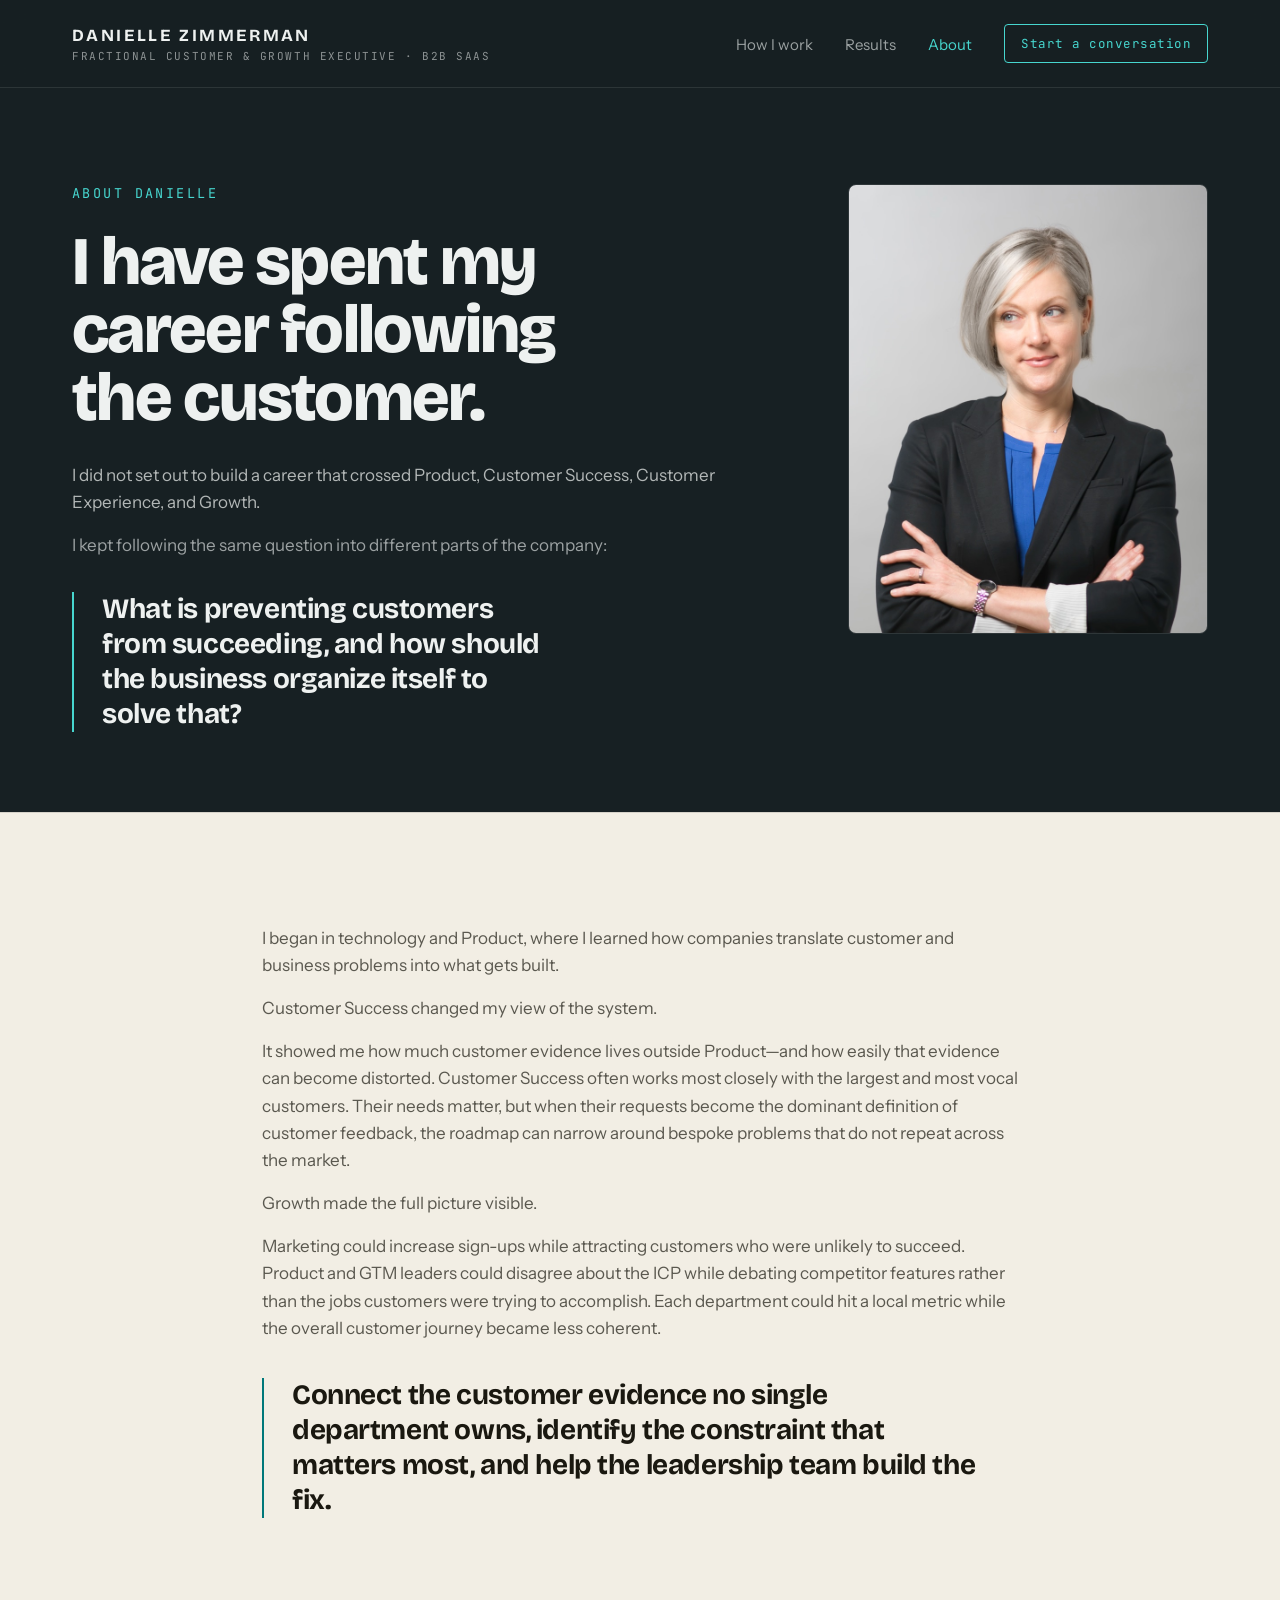
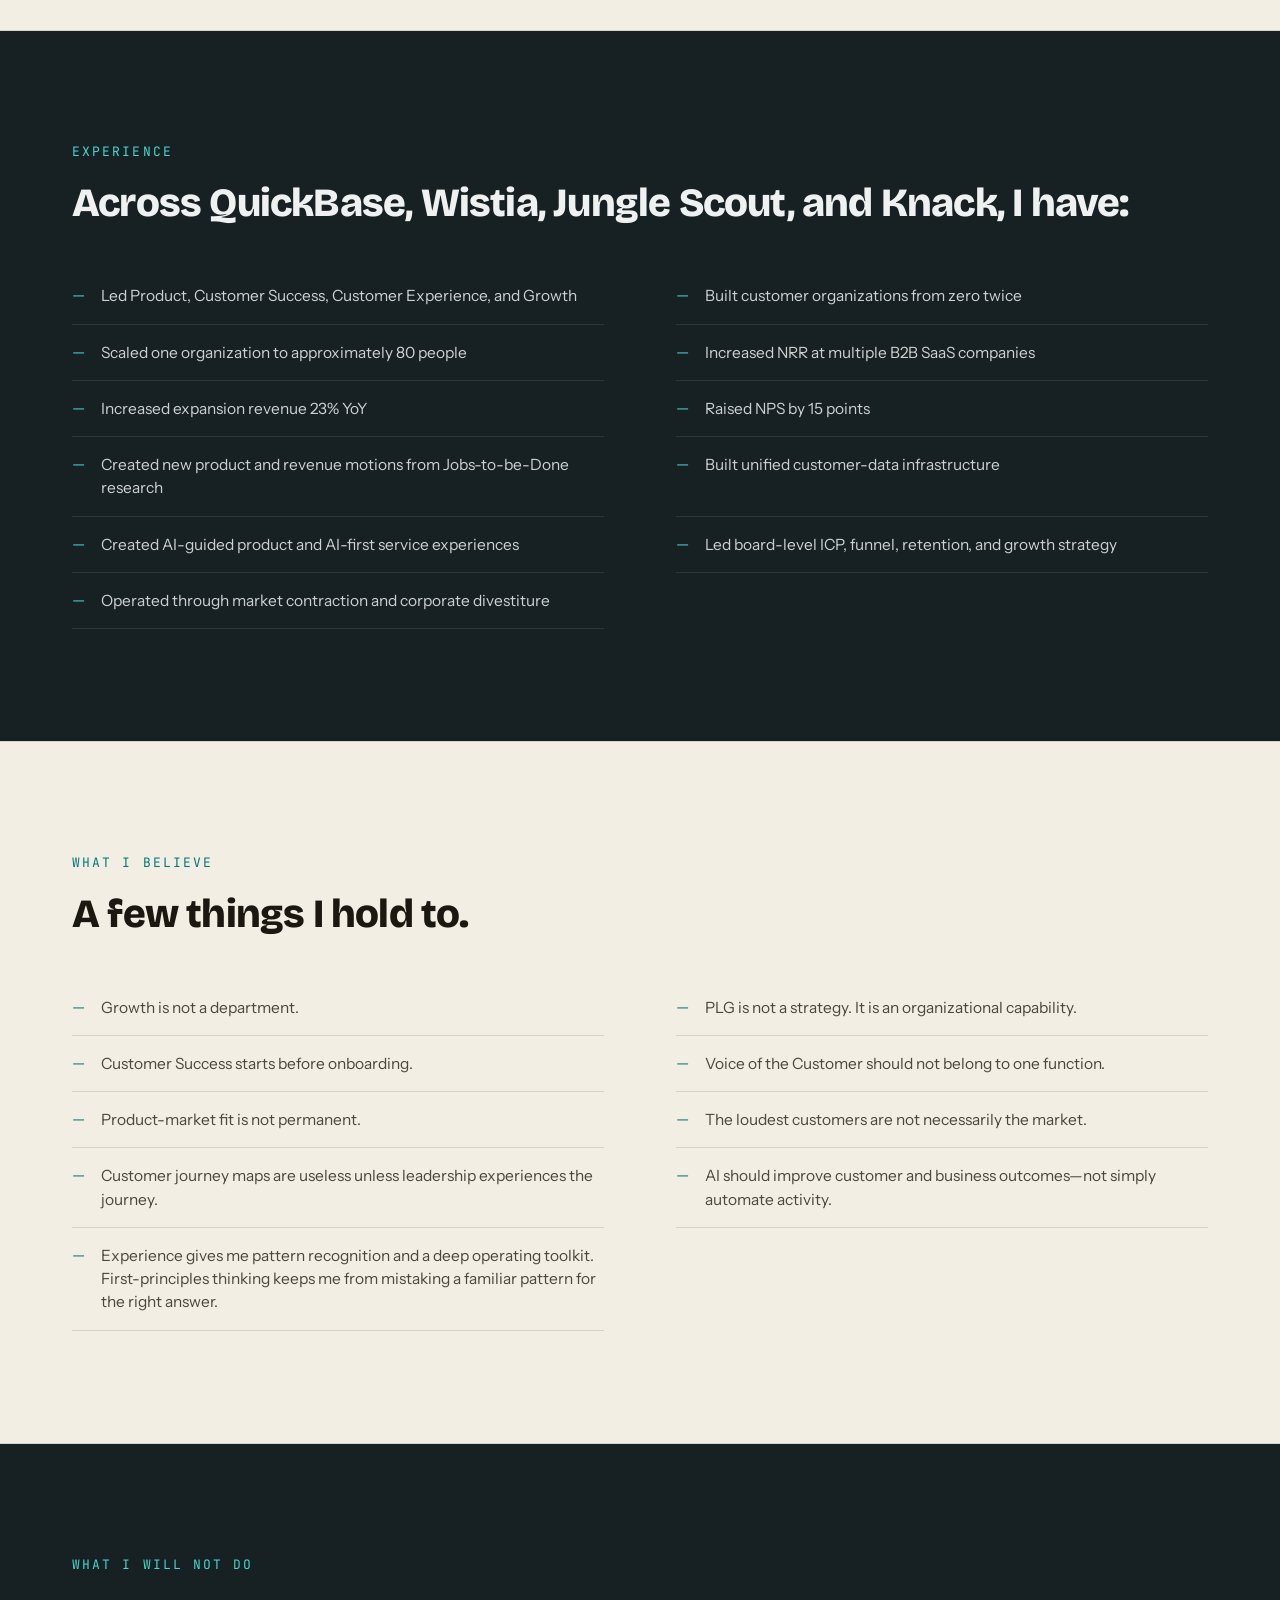
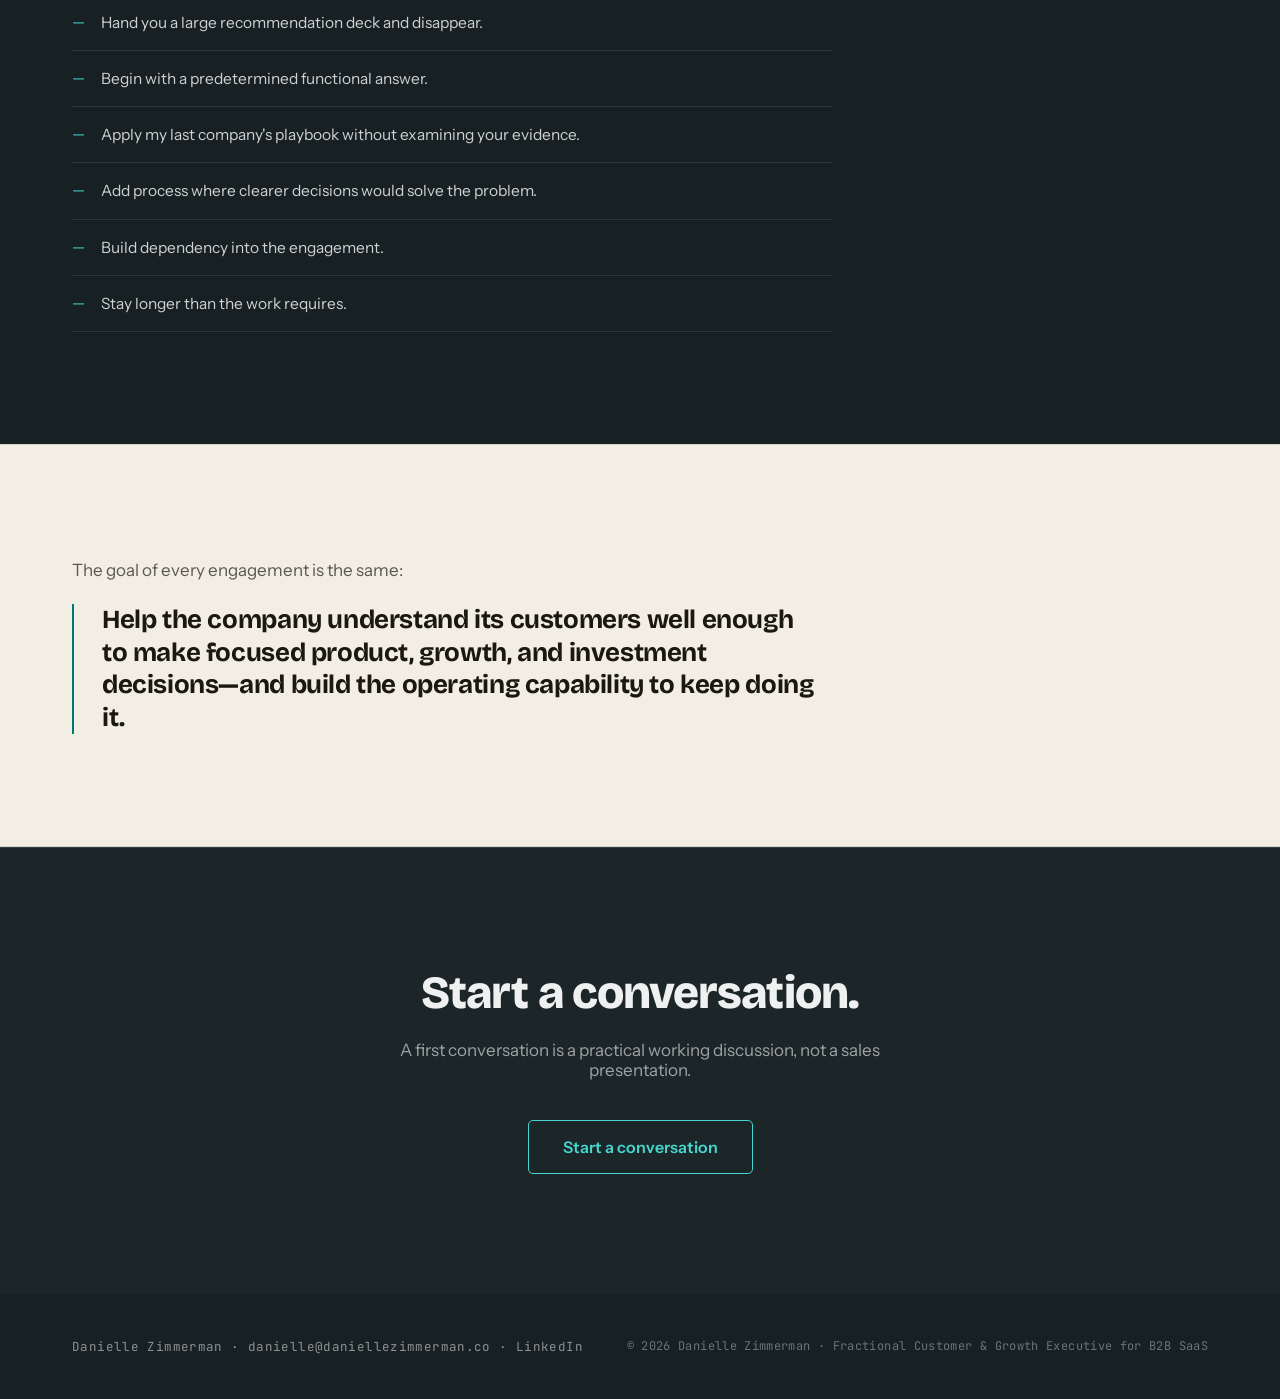
==== about.html @ 8b7c83d0 "Rename title to Fractional Customer & Growth Executive sitewide; new home hero copy Co-Authored-By: " ====
<!DOCTYPE html>
<html lang="en">
<head>
  <meta charset="UTF-8">
  <meta name="viewport" content="width=device-width, initial-scale=1">
  <title>About Danielle Zimmerman | Product-Led Growth Executive</title>
  <meta name="description" content="Meet Danielle Zimmerman, a cross-functional B2B SaaS growth executive with leadership experience across Product, Customer Success, Customer Experience, PLG, and AI.">
  <link rel="canonical" href="https://daniellezimmerman.co/about.html">
  <meta property="og:type" content="profile">
  <meta property="og:url" content="https://daniellezimmerman.co/about.html">
  <meta property="og:title" content="About Danielle Zimmerman | Product-Led Growth Executive">
  <meta property="og:description" content="I have spent my career following the customer—across Product, Customer Success, Customer Experience, and Growth in B2B SaaS.">
  <meta name="twitter:card" content="summary_large_image">
  <link rel="icon" href="assets/img/favicon.svg" type="image/svg+xml">
  <link rel="preconnect" href="https://fonts.googleapis.com">
  <link rel="preconnect" href="https://fonts.gstatic.com" crossorigin>
  <link href="https://fonts.googleapis.com/css2?family=Bricolage+Grotesque:opsz,wght@12..96,400..800&family=Instrument+Sans:ital,wght@0,400;0,500;0,600;1,400&family=JetBrains+Mono:ital,wght@0,400;0,500;1,500&display=swap" rel="stylesheet">
  <link rel="stylesheet" href="assets/css/styles.css?v=13">
  <script type="application/ld+json">
  {
    "@context": "https://schema.org",
    "@type": "Person",
    "name": "Danielle Zimmerman",
    "jobTitle": "Fractional Customer & Growth Executive",
    "url": "https://daniellezimmerman.co/about.html",
    "email": "mailto:danielle@daniellezimmerman.co",
    "sameAs": ["https://www.linkedin.com/in/dani-zimmerman"],
    "alumniOf": ["QuickBase", "Wistia", "Jungle Scout", "Knack"]
  }
  </script>
</head>
<body>
<a class="skip-link" href="#main">Skip to content</a>

<nav class="nav" aria-label="Primary">
  <a class="nav__brand" href="index.html" aria-label="Danielle Zimmerman, Fractional Customer &amp; Growth Executive for B2B SaaS, home">
    <span class="nav__name">DANIELLE ZIMMERMAN</span>
    <span class="nav__desc">FRACTIONAL CUSTOMER &amp; GROWTH EXECUTIVE · B2B SAAS</span>
  </a>
  <ul class="nav__links">
    <li><a class="nav__link" href="how-i-work.html">How I work</a></li>
    <li><a class="nav__link" href="results.html">Results</a></li>
    <li><a class="nav__link" href="about.html" aria-current="page">About</a></li>
    <li><a class="btn-ghost btn-ghost--nav" href="contact.html">Start a conversation</a></li>
  </ul>
</nav>

<main id="main">

  <!-- HERO -->
  <header class="section--hero wrap" style="padding-bottom:80px" aria-labelledby="page-title">
    <div class="about-hero">
      <div>
        <p class="eyebrow eyebrow--hero">About Danielle</p>
        <h1 class="h1" id="page-title" style="max-width:16ch">I have spent my career following the customer.</h1>
        <div style="max-width:62ch">
          <p class="body">I did not set out to build a career that crossed Product, Customer Success, Customer Experience, and Growth.</p>
          <p class="body body--sec" style="margin-bottom:32px">I kept following the same question into different parts of the company:</p>
        </div>
        <blockquote class="statement">What is preventing customers from succeeding, and how should the business organize itself to solve that?</blockquote>
      </div>
      <img class="about-portrait" src="assets/img/danielle-zimmerman.jpg?v=4" width="799" height="1200" alt="Danielle Zimmerman" loading="eager">
    </div>
  </header>

  <!-- NARRATIVE (light band) -->
  <section class="band band--light" aria-label="Narrative">
    <div class="section wrap" style="max-width:900px">
      <p class="body">I began in technology and Product, where I learned how companies translate customer and business problems into what gets built.</p>
      <p class="body">Customer Success changed my view of the system.</p>
      <p class="body">It showed me how much customer evidence lives outside Product—and how easily that evidence can become distorted. Customer Success often works most closely with the largest and most vocal customers. Their needs matter, but when their requests become the dominant definition of customer feedback, the roadmap can narrow around bespoke problems that do not repeat across the market.</p>
      <p class="body">Growth made the full picture visible.</p>
      <p class="body" style="margin-bottom:36px">Marketing could increase sign-ups while attracting customers who were unlikely to succeed. Product and GTM leaders could disagree about the ICP while debating competitor features rather than the jobs customers were trying to accomplish. Each department could hit a local metric while the overall customer journey became less coherent.</p>
      <blockquote class="statement" style="max-width:40ch">Connect the customer evidence no single department owns, identify the constraint that matters most, and help the leadership team build the fix.</blockquote>
    </div>
  </section>

  <!-- EXPERIENCE -->
  <section class="section wrap" aria-labelledby="exp-h">
    <p class="eyebrow">Experience</p>
    <h2 class="h2" id="exp-h" style="margin-bottom:44px">Across QuickBase, Wistia, Jungle Scout, and Knack, I have:</h2>
    <div class="list-2col listrow">
      <div class="listrow__item"><span class="listrow__marker">—</span><span class="listrow__text">Led Product, Customer Success, Customer Experience, and Growth</span></div>
      <div class="listrow__item"><span class="listrow__marker">—</span><span class="listrow__text">Built customer organizations from zero twice</span></div>
      <div class="listrow__item"><span class="listrow__marker">—</span><span class="listrow__text">Scaled one organization to approximately 80 people</span></div>
      <div class="listrow__item"><span class="listrow__marker">—</span><span class="listrow__text">Increased NRR at multiple B2B SaaS companies</span></div>
      <div class="listrow__item"><span class="listrow__marker">—</span><span class="listrow__text">Increased expansion revenue 23% YoY</span></div>
      <div class="listrow__item"><span class="listrow__marker">—</span><span class="listrow__text">Raised NPS by 15 points</span></div>
      <div class="listrow__item"><span class="listrow__marker">—</span><span class="listrow__text">Created new product and revenue motions from Jobs-to-be-Done research</span></div>
      <div class="listrow__item"><span class="listrow__marker">—</span><span class="listrow__text">Built unified customer-data infrastructure</span></div>
      <div class="listrow__item"><span class="listrow__marker">—</span><span class="listrow__text">Created AI-guided product and AI-first service experiences</span></div>
      <div class="listrow__item"><span class="listrow__marker">—</span><span class="listrow__text">Led board-level ICP, funnel, retention, and growth strategy</span></div>
      <div class="listrow__item"><span class="listrow__marker">—</span><span class="listrow__text">Operated through market contraction and corporate divestiture</span></div>
    </div>
  </section>

  <!-- WHAT I BELIEVE (light band) -->
  <section class="band band--light" aria-labelledby="believe-h">
    <div class="section wrap">
      <p class="eyebrow">What I believe</p>
      <h2 class="h2" id="believe-h" style="margin-bottom:44px">A few things I hold to.</h2>
      <div class="list-2col listrow">
        <div class="listrow__item"><span class="listrow__marker">—</span><span class="listrow__text">Growth is not a department.</span></div>
        <div class="listrow__item"><span class="listrow__marker">—</span><span class="listrow__text">PLG is not a strategy. It is an organizational capability.</span></div>
        <div class="listrow__item"><span class="listrow__marker">—</span><span class="listrow__text">Customer Success starts before onboarding.</span></div>
        <div class="listrow__item"><span class="listrow__marker">—</span><span class="listrow__text">Voice of the Customer should not belong to one function.</span></div>
        <div class="listrow__item"><span class="listrow__marker">—</span><span class="listrow__text">Product-market fit is not permanent.</span></div>
        <div class="listrow__item"><span class="listrow__marker">—</span><span class="listrow__text">The loudest customers are not necessarily the market.</span></div>
        <div class="listrow__item"><span class="listrow__marker">—</span><span class="listrow__text">Customer journey maps are useless unless leadership experiences the journey.</span></div>
        <div class="listrow__item"><span class="listrow__marker">—</span><span class="listrow__text">AI should improve customer and business outcomes—not simply automate activity.</span></div>
        <div class="listrow__item"><span class="listrow__marker">—</span><span class="listrow__text">Experience gives me pattern recognition and a deep operating toolkit. First-principles thinking keeps me from mistaking a familiar pattern for the right answer.</span></div>
      </div>
    </div>
  </section>

  <!-- WHAT I WILL NOT DO -->
  <section class="section wrap" aria-labelledby="wont-h">
    <p class="eyebrow">What I will not do</p>
    <div class="listrow" style="max-width:760px">
      <div class="listrow__item"><span class="listrow__marker">—</span><span class="listrow__text">Hand you a large recommendation deck and disappear.</span></div>
      <div class="listrow__item"><span class="listrow__marker">—</span><span class="listrow__text">Begin with a predetermined functional answer.</span></div>
      <div class="listrow__item"><span class="listrow__marker">—</span><span class="listrow__text">Apply my last company's playbook without examining your evidence.</span></div>
      <div class="listrow__item"><span class="listrow__marker">—</span><span class="listrow__text">Add process where clearer decisions would solve the problem.</span></div>
      <div class="listrow__item"><span class="listrow__marker">—</span><span class="listrow__text">Build dependency into the engagement.</span></div>
      <div class="listrow__item"><span class="listrow__marker">—</span><span class="listrow__text">Stay longer than the work requires.</span></div>
    </div>
  </section>

  <!-- CLOSING STATEMENT (light band) -->
  <section class="band band--light" aria-label="Closing">
    <div class="section wrap">
      <p class="body" style="margin-bottom:20px">The goal of every engagement is the same:</p>
      <blockquote class="statement" style="max-width:44ch;font-size:26px">Help the company understand its customers well enough to make focused product, growth, and investment decisions—and build the operating capability to keep doing it.</blockquote>
    </div>
  </section>

  <!-- CLOSING CTA -->
  <section class="band band--surface" aria-labelledby="cta-h">
    <div class="section--closing wrap">
      <h2 class="h2 h2--cta" id="cta-h" style="max-width:none">Start a conversation.</h2>
      <p class="closing__support">A first conversation is a practical working discussion, not a sales presentation.</p>
      <a class="btn-ghost btn-ghost--cta" href="contact.html">Start a conversation</a>
    </div>
  </section>

</main>

<footer>
  <div class="footer">
    <span class="footer__left">Danielle Zimmerman · <a href="mailto:danielle@daniellezimmerman.co">danielle@daniellezimmerman.co</a> · <a href="https://www.linkedin.com/in/dani-zimmerman" target="_blank" rel="noopener">LinkedIn</a></span>
    <span class="footer__right">© 2026 Danielle Zimmerman · Fractional Customer &amp; Growth Executive for B2B SaaS</span>
  </div>
</footer>

</body>
</html>
---- assets/css/styles.css ----
/* =========================================================================
   Danielle Zimmerman — Website v3 "Deep Ink"
   Design system per design_handoff_website_v3/README.md. Tokens + components.
   ========================================================================= */

:root {
  /* Dark (default) surfaces */
  --bg: #172023;
  --surface: #1c2629;
  --card: #1e292c;
  --card-alt: #172023;

  /* Ink (text on dark) */
  --ink: #eef1f0;
  --ink-85: rgba(238,241,240,0.85);
  --ink-82: rgba(238,241,240,0.82);
  --ink-80: rgba(238,241,240,0.80);
  --ink-72: rgba(238,241,240,0.72);
  --ink-66: rgba(238,241,240,0.66);
  --ink-62: rgba(238,241,240,0.62);
  --ink-55: rgba(238,241,240,0.55);
  --ink-50: rgba(238,241,240,0.50);
  --ink-40: rgba(238,241,240,0.40);
  --faint: rgba(238,241,240,0.24);
  --hairline: rgba(238,241,240,0.10);

  /* Accent — oklch with hex fallback */
  --accent: #2fd4cb;
  --accent: oklch(0.8 0.12 190);
  --accent-hover: #57e0d6;
  --accent-hover: oklch(0.88 0.11 190);

  /* Light bands (warm paper) */
  --bg-light: #f2eee4;
  --card-light: #fbf8f1;
  --ink-dark: #1a1810;
  --ink-dark-78: rgba(26,24,16,0.78);
  --ink-dark-74: rgba(26,24,16,0.74);
  --ink-dark-72: rgba(26,24,16,0.72);
  --ink-dark-70: rgba(26,24,16,0.70);
  --ink-dark-66: rgba(26,24,16,0.66);
  --ink-dark-60: rgba(26,24,16,0.60);
  --ink-dark-50: rgba(26,24,16,0.50);
  --hairline-dark: rgba(26,24,16,0.13);
  --card-light-border: rgba(26,24,16,0.12);
  --chip-border: rgba(26,24,16,0.18);
  --accent-deep: #12867f;
  --accent-deep: oklch(0.5 0.13 195);

  --font-display: "Bricolage Grotesque", sans-serif;
  --font-body: "Instrument Sans", sans-serif;
  --font-mono: "JetBrains Mono", ui-monospace, monospace;
}

*, *::before, *::after { box-sizing: border-box; }
html { -webkit-text-size-adjust: 100%; }
body {
  margin: 0;
  background: var(--bg);
  color: var(--ink);
  font-family: var(--font-body);
  -webkit-font-smoothing: antialiased;
  text-rendering: optimizeLegibility;
}
a { color: var(--accent); text-decoration: none; }
a:hover { color: var(--accent-hover); }
img, svg { max-width: 100%; }
:focus-visible { outline: 2px solid var(--accent); outline-offset: 3px; border-radius: 2px; }
.band--light :focus-visible { outline-color: var(--accent-deep); }

.skip-link { position: absolute; left: -9999px; top: 0; background: var(--surface); color: var(--ink);
  font-family: var(--font-mono); font-size: 12px; padding: 10px 16px; z-index: 100; }
.skip-link:focus { left: 8px; top: 8px; }

/* ---- Layout helpers -------------------------------------------------- */
.wrap { max-width: 1320px; margin: 0 auto; padding-inline: 72px; }
.wrap--graphic { padding-inline: 64px; }
.section { padding-block: 112px; }
.section--hero { padding-top: 96px; padding-bottom: 8px; }
.section--graphic { padding: 44px 0 40px; }
.section--proof { padding: 0; }
.section--closing { padding-block: 120px; text-align: center; }

/* full-bleed bands */
.band { }
.band--light { background: var(--bg-light); color: var(--ink-dark); border-top: 1px solid var(--hairline-dark); border-bottom: 1px solid var(--hairline-dark); }
.band--surface { background: var(--surface); border-top: 1px solid var(--hairline); }

/* =========================================================================
   TopNav (sticky)
   ========================================================================= */
.nav {
  position: sticky; top: 0; z-index: 10;
  display: flex; align-items: center; justify-content: space-between;
  padding: 24px 72px;
  background: rgba(23,32,35,0.82);
  -webkit-backdrop-filter: blur(12px); backdrop-filter: blur(12px);
  border-bottom: 1px solid var(--hairline);
}
.nav__brand { display: flex; flex-direction: column; gap: 3px; color: var(--ink); }
.nav__brand:hover { color: var(--ink); }
.nav__name { font-family: var(--font-display); font-weight: 700; font-size: 17px; letter-spacing: 0.14em; }
.nav__desc { font-family: var(--font-mono); font-size: 11px; letter-spacing: 0.14em; color: var(--ink-55); }
.nav__links { display: flex; align-items: center; gap: 32px; list-style: none; margin: 0; padding: 0; }
.nav__link { font-size: 15px; color: var(--ink-62); }
.nav__link:hover { color: var(--ink); }
.nav__link[aria-current="page"] { color: var(--accent); }

/* =========================================================================
   Buttons & links
   ========================================================================= */
.btn-ghost {
  display: inline-block; font-family: var(--font-body); font-weight: 600; font-size: 15.5px;
  padding: 15px 28px; border-radius: 5px; border: 1px solid var(--accent); color: var(--accent);
  background: transparent; cursor: pointer; transition: background .15s ease, color .15s ease;
}
.btn-ghost:hover { background: var(--accent); color: var(--bg); }
.btn-ghost--nav { font-family: var(--font-mono); font-size: 12.5px; font-weight: 400; letter-spacing: 0.04em; padding: 10px 16px; border-radius: 4px; }
.btn-ghost--cta { font-size: 16px; padding: 16px 34px; }
.link-underline { font-size: 15px; color: var(--ink); border-bottom: 1px solid var(--accent); padding-bottom: 2px; }
.link-underline:hover { color: var(--ink); }
.link-mono { font-family: var(--font-mono); font-size: 12px; letter-spacing: 0.03em; }

/* =========================================================================
   Typography components
   ========================================================================= */
.eyebrow {
  font-family: var(--font-mono); font-size: 13px; letter-spacing: 0.16em;
  text-transform: uppercase; color: var(--accent); margin: 0 0 22px;
}
.eyebrow--hero { font-size: 13.5px; letter-spacing: 0.18em; margin-bottom: 26px; }
.band--light .eyebrow { color: var(--accent-deep); }

.h1 {
  font-family: var(--font-display); font-weight: 800; font-size: 68px; line-height: 1.0;
  letter-spacing: -0.025em; margin: 0 0 30px; max-width: 15ch; text-wrap: balance;
}
.h2 { font-family: var(--font-display); font-weight: 800; font-size: 40px; line-height: 1.06; letter-spacing: -0.02em; margin: 0 0 24px; }
.band--light .h2 { color: var(--ink-dark); }
.h2--cta { font-size: 46px; line-height: 1.08; margin: 0 auto 22px; max-width: 20ch; }
.h3 { font-family: var(--font-display); font-weight: 700; font-size: 23px; line-height: 1.1; letter-spacing: -0.015em; margin: 0 0 16px; }

.subhead { font-size: 21px; line-height: 1.5; margin: 0 0 20px; max-width: 62ch; }
.body { font-size: 17px; line-height: 1.6; color: var(--ink-72); margin: 0 0 16px; }
.body--sec { color: var(--ink-62); }
.band--light .body { color: var(--ink-dark-70); }
.band--light .body--sec { color: var(--ink-dark-60); }

.statement {
  font-family: var(--font-display); font-weight: 700; font-size: 28px; line-height: 1.25;
  letter-spacing: -0.015em; margin: 0; padding-left: 28px; border-left: 2px solid var(--accent);
  max-width: 26ch;
}
.statement--sm { font-size: 22px; line-height: 1.3; letter-spacing: -0.01em; padding-left: 24px; }
.band--light .statement { border-left-color: var(--accent-deep); color: var(--ink-dark); }

/* =========================================================================
   Hero
   ========================================================================= */
.hero__buttons { display: flex; align-items: center; gap: 28px; flex-wrap: wrap; }
.hero .subhead { margin-bottom: 20px; }
.hero__lead { font-size: 17px; line-height: 1.55; margin: 0 0 38px; max-width: 58ch; color: var(--ink-62); }

/* =========================================================================
   ClarityGraphic
   ========================================================================= */
.cg { position: relative; width: 100%; }
.cg__svg { width: 100%; height: auto; display: block; overflow: visible; }
.cg__faint { fill: none; stroke: var(--faint); stroke-width: 1; stroke-linecap: round; stroke-linejoin: round; }
.cg__main { fill: none; stroke: var(--ink); stroke-width: 1.5; stroke-linecap: round; stroke-linejoin: round; }
.cg__resolved { fill: none; stroke: var(--accent); stroke-width: 2.2; stroke-linecap: round; }
.cg__dot, .cg__ring { transform-box: fill-box; transform-origin: center; }
.cg__label {
  position: absolute; left: 77.5%; top: 50%; margin-top: -9px;
}
.cg__label-1 { font-family: var(--font-mono); font-style: italic; font-weight: 500; font-size: 15px; letter-spacing: -0.01em; color: var(--ink); white-space: nowrap; line-height: 1.2; }
.cg__label-2 { font-family: var(--font-mono); font-size: 10.5px; letter-spacing: 0.04em; color: var(--ink-55); margin-top: 5px; max-width: 200px; line-height: 1.4; }
.cg__replay {
  position: absolute; right: 0; bottom: -6px; background: none; border: none; padding: 4px 6px;
  cursor: pointer; font-family: var(--font-mono); font-size: 10.5px; letter-spacing: 0.06em;
  text-transform: uppercase; color: var(--ink-55); opacity: 0.7;
}
.cg__replay:hover { opacity: 1; }

@keyframes cg-draw { to { stroke-dashoffset: 0; } }
@keyframes cg-pop { 0% { opacity: 0; transform: scale(0.2); } 60% { opacity: 1; transform: scale(1.25); } 100% { opacity: 1; transform: scale(1); } }
@keyframes cg-fade { from { opacity: 0; transform: translateX(-8px); } to { opacity: 1; transform: translateX(0); } }

/* Animated state — added by JS only when motion is allowed. Default (no JS /
   reduced motion) leaves everything in its final drawn state. */
.cg--animate .cg__faint { stroke-dasharray: 9000; stroke-dashoffset: 9000; animation: cg-draw 3s cubic-bezier(.2,.7,.25,1) .1s forwards; }
.cg--animate .cg__main { stroke-dasharray: 9000; stroke-dashoffset: 9000; animation: cg-draw 3.1s cubic-bezier(.2,.7,.25,1) .15s forwards; }
.cg--animate .cg__resolved { stroke-dasharray: 520; stroke-dashoffset: 520; animation: cg-draw .42s cubic-bezier(.4,0,.2,1) 2.35s forwards; }
.cg--animate .cg__dot { opacity: 0; animation: cg-pop .5s cubic-bezier(.34,1.4,.5,1) 2.78s forwards; }
.cg--animate .cg__ring { opacity: 0; animation: cg-pop 1.6s ease-out 2.83s forwards; }
.cg--animate .cg__label { animation: cg-fade .7s ease-out 2.9s both; }

/* =========================================================================
   ProofBand
   ========================================================================= */
.proof { display: grid; grid-template-columns: repeat(4, 1fr); border-top: 1px solid var(--hairline); border-bottom: 1px solid var(--hairline); }
.proof__cell { padding: 32px 40px; border-right: 1px solid var(--hairline); }
.proof__cell:last-child { border-right: none; }
.proof__num { font-family: var(--font-display); font-weight: 700; font-size: 42px; letter-spacing: -0.02em; color: var(--accent); line-height: 1; }
.proof__label { font-family: var(--font-mono); font-size: 12px; letter-spacing: 0.03em; color: var(--ink-62); margin-top: 12px; line-height: 1.35; }

/* =========================================================================
   Two-column section
   ========================================================================= */
.two-col { display: grid; grid-template-columns: 1fr 1fr; gap: 72px; align-items: start; }
.two-col--pov { gap: 56px; max-width: 1080px; }

/* ListRow (Who I work with) */
.listrow { display: flex; flex-direction: column; }
.listrow__item { display: flex; gap: 16px; padding: 16px 0; border-bottom: 1px solid var(--hairline); }
.listrow__marker { color: var(--accent); font-size: 15px; line-height: 1.5; }
.listrow__text { font-size: 15.5px; line-height: 1.5; color: var(--ink-85); }
/* Check-in-circle markers (opt-in via .listrow--check) */
.listrow--check .listrow__item { align-items: flex-start; }
.listrow--check .listrow__marker { flex: 0 0 26px; width: 26px; height: 26px; display: inline-flex; align-items: center; justify-content: center; color: var(--accent); border: 1.5px solid currentColor; border-radius: 50%; margin-top: 1px; font-size: 0; }
.listrow--check .listrow__marker svg { width: 13px; height: 13px; display: block; }
.band--light .listrow--check .listrow__marker { color: var(--accent-deep); }
/* Two-line list items: bold title + supporting description */
.listrow__title { display: block; font-weight: 600; font-size: 16px; line-height: 1.35; color: var(--ink); }
.listrow__desc { display: block; font-size: 14.5px; line-height: 1.5; color: var(--ink-62); margin-top: 5px; }
.band--light .listrow__title { color: var(--ink-dark); }
.band--light .listrow__desc { color: var(--ink-dark-60); }

/* NumberedList (The pattern) */
.numlist { display: grid; grid-template-columns: 1fr 1fr; gap: 0 72px; }
.numlist__row { display: flex; gap: 16px; padding: 20px 0; border-top: 1px solid var(--hairline); }
.band--light .numlist__row { border-top-color: var(--hairline-dark); }
.numlist__n { font-family: var(--font-mono); font-size: 12px; color: var(--accent); padding-top: 3px; }
.band--light .numlist__n { color: var(--accent-deep); }
.numlist__text { font-size: 16px; line-height: 1.55; color: var(--ink-82); }
.band--light .numlist__text { color: var(--ink-dark-78); }
.band--light .closing-line { color: var(--ink-dark); }
.closing-line { font-size: 19px; line-height: 1.55; margin: 48px 0 0; max-width: 70ch; }

/* =========================================================================
   Method — StepCards
   ========================================================================= */
.steps { display: grid; grid-template-columns: repeat(4, 1fr); gap: 28px; }
.step-card { border-top: 2px solid var(--accent); padding-top: 22px; }
.band--light .step-card { border-top-color: var(--accent-deep); }
.step-card__label { font-family: var(--font-mono); font-size: 12px; letter-spacing: 0.06em; color: var(--accent); margin-bottom: 14px; }
.band--light .step-card__label { color: var(--accent-deep); }
.step-card__body { font-size: 15px; line-height: 1.55; color: var(--ink-72); margin: 0; }
.band--light .step-card__body { color: var(--ink-dark-72); }
.method__intro { font-size: 17px; line-height: 1.6; margin: 0 0 56px; max-width: 70ch; }
.band--light .method__intro { color: var(--ink-dark-70); }
.method__foot { font-size: 15px; margin: 44px 0 0; }
.band--light .method__foot { color: var(--ink-dark-60); }
.band--light .method__foot a { color: var(--accent-deep); }

/* =========================================================================
   Engagements — EngagementCards
   ========================================================================= */
.cards-3 { display: grid; grid-template-columns: repeat(3, 1fr); gap: 28px; }
.eng-card { background: var(--card); border: 1px solid var(--hairline); border-radius: 8px; padding: 34px 30px; display: flex; flex-direction: column; }
.eng-card__meta { font-family: var(--font-mono); font-size: 11.5px; letter-spacing: 0.08em; text-transform: uppercase; color: var(--accent); margin-bottom: 16px; }
.eng-card__body { font-size: 14.5px; line-height: 1.55; color: var(--ink-66); margin: 0 0 20px; }
.eng-card__items { list-style: none; margin: 0 0 22px; padding: 0; display: flex; flex-direction: column; gap: 9px; }
.eng-card__item { display: flex; gap: 10px; font-size: 13.5px; color: var(--ink-80); }
.eng-card__item::before { content: "·"; color: var(--accent); }
.eng-card__emph { font-size: 13.5px; font-style: italic; color: var(--ink-72); margin: auto 0 18px; line-height: 1.5; }
.eng-card__cta { font-family: var(--font-mono); font-size: 12.5px; letter-spacing: 0.03em; }
.section-note { font-family: var(--font-mono); font-size: 12px; letter-spacing: 0.04em; color: var(--ink-50); margin: 28px 0 0; }

/* =========================================================================
   Cases — CaseCards
   ========================================================================= */
.cases-2 { display: grid; grid-template-columns: 1fr 1fr; gap: 28px; }
.case-card { background: var(--card-light); border: 1px solid var(--card-light-border); border-radius: 8px; padding: 36px 34px; }
.case-card__title { font-family: var(--font-display); font-weight: 700; font-size: 22px; line-height: 1.15; letter-spacing: -0.015em; margin: 0 0 22px; max-width: 22ch; color: var(--ink-dark); }
.case-card__label { font-family: var(--font-mono); font-size: 11px; letter-spacing: 0.08em; text-transform: uppercase; color: var(--ink-dark-50); margin-bottom: 8px; }
.case-card__body { font-size: 14.5px; line-height: 1.55; color: var(--ink-dark-66); margin: 0 0 18px; }
.case-card__body:last-of-type { margin-bottom: 22px; }
.case-card__chips { display: flex; flex-wrap: wrap; gap: 8px; }
.chip { font-family: var(--font-mono); font-size: 12.5px; letter-spacing: 0.02em; color: var(--accent-deep); border: 1px solid var(--chip-border); border-radius: 4px; padding: 6px 10px; }
.results-link { font-size: 15px; margin: 36px 0 0; }
.band--light .results-link a { color: var(--accent-deep); }

/* =========================================================================
   Closing CTA + Footer
   ========================================================================= */
.closing__support { font-size: 17px; color: var(--ink-62); margin: 0 auto 40px; max-width: 52ch; }
.footer { display: flex; align-items: center; justify-content: space-between; flex-wrap: wrap; gap: 20px; padding: 44px 72px; max-width: 1320px; margin: 0 auto; }
.footer__left { font-family: var(--font-mono); font-size: 12.5px; letter-spacing: 0.03em; color: var(--ink-55); }
.footer__left a { color: var(--ink-55); }
.footer__left a:hover { color: var(--accent); }
.footer__right { font-family: var(--font-mono); font-size: 12px; letter-spacing: 0.03em; color: var(--ink-40); }

/* =========================================================================
   Responsive
   ========================================================================= */
@media (max-width: 900px) {
  .two-col, .two-col--pov, .numlist, .steps, .cards-3, .cases-2 { grid-template-columns: 1fr; gap: 32px; }
  .numlist { gap: 0; }
  .proof { grid-template-columns: repeat(2, 1fr); }
  .proof__cell:nth-child(2) { border-right: none; }
  .proof__cell:nth-child(1), .proof__cell:nth-child(2) { border-bottom: 1px solid var(--hairline); }
  .h1 { font-size: clamp(40px, 8vw, 68px); }
  .h2 { font-size: clamp(30px, 6vw, 40px); }
  .h2--cta { font-size: clamp(32px, 7vw, 46px); }
  .wrap, .nav, .footer { padding-inline: 40px; }
  .section { padding-block: 80px; }
}
@media (max-width: 720px) {
  .nav { padding: 18px 24px; flex-wrap: wrap; gap: 14px 20px; }
  .nav__links { gap: 20px; flex-wrap: wrap; }
  .wrap, .footer { padding-inline: 24px; }
  .cg__label { position: static; transform: none; margin-top: 16px; }
  .proof { grid-template-columns: 1fr; }
  .proof__cell { border-right: none; border-bottom: 1px solid var(--hairline); }
}

/* =========================================================================
   Page-specific components — How I Work, Results, About, Contact
   ========================================================================= */

/* Sticky heading (How I Work opening) */
.h2--sticky { position: sticky; top: 120px; align-self: start; }

/* Light-band overrides for shared list/link components */
.band--light .listrow__marker { color: var(--accent-deep); }
.band--light .listrow__text { color: var(--ink-dark-78); }
.band--light .listrow__item { border-bottom-color: var(--hairline-dark); }
.band--light a { color: var(--accent-deep); }
.band--light .subhead, .band--light .hero__lead { color: var(--ink-dark-74); }

/* Four moves (How I Work steps) */
.moves { display: flex; flex-direction: column; }
.move { display: grid; grid-template-columns: 0.9fr 1.1fr; gap: 56px; padding: 52px 0; border-top: 1px solid var(--hairline); align-items: start; }
.move__label { font-family: var(--font-mono); font-size: 12px; letter-spacing: 0.08em; text-transform: uppercase; color: var(--accent); margin-bottom: 18px; }
.move__heading { font-family: var(--font-display); font-weight: 800; font-size: 29px; line-height: 1.12; letter-spacing: -0.02em; margin: 0; max-width: 20ch; }
.move__intro { font-size: 16px; line-height: 1.6; color: var(--ink-72); margin: 0 0 22px; }
.move-list { display: flex; flex-direction: column; }
.move-list__title { font-family: var(--font-mono); font-size: 11.5px; letter-spacing: 0.06em; text-transform: uppercase; color: var(--ink-50); margin-bottom: 6px; }
.move-list__title--sp { margin-top: 26px; }
.move-list__item { display: flex; gap: 14px; padding: 12px 0; border-bottom: 1px solid rgba(238,241,240,0.08); }
.move-list__marker { color: var(--accent); font-size: 14px; line-height: 1.5; }
.move-list__text { font-size: 15px; line-height: 1.5; color: var(--ink-82); }
.move__foot { font-size: 15px; line-height: 1.6; color: var(--ink-62); margin: 22px 0 0; }
.move__num { font-family: var(--font-display); font-weight: 800; font-size: 60px; line-height: 1; letter-spacing: -0.02em; color: var(--ink-40); margin-bottom: 16px; }
.move-grid { list-style: none; margin: 0; padding: 0; display: grid; grid-template-columns: 1fr 1fr; gap: 0 40px; }
.move-grid--single { grid-template-columns: 1fr; }
.move-grid > li { font-size: 15px; line-height: 1.45; color: var(--ink-82); padding: 13px 2px; border-top: 1px solid var(--hairline); }

/* AI wrong/useful card pair (dark band) */
.ai-pair { display: grid; grid-template-columns: 1fr 1fr; gap: 28px; margin-bottom: 56px; max-width: 1000px; }
.ai-card { border: 1px solid var(--hairline); border-radius: 8px; padding: 28px 30px; background: var(--card); }
.ai-card--useful { border-color: var(--accent); }
.ai-card__label { font-family: var(--font-mono); font-size: 11.5px; letter-spacing: 0.06em; text-transform: uppercase; margin-bottom: 12px; color: var(--ink-55); }
.ai-card--useful .ai-card__label { color: var(--accent); }
.ai-card__q { font-family: var(--font-display); font-weight: 700; font-size: 22px; line-height: 1.25; letter-spacing: -0.01em; margin: 0; color: var(--ink-55); }
.ai-card--useful .ai-card__q { color: var(--ink); }
.ai-eval { font-size: 15px; line-height: 1.6; color: var(--ink-62); margin: 44px 0 0; max-width: 70ch; }

/* Diagnostic phase cards */
.phases { display: grid; grid-template-columns: repeat(3, 1fr); gap: 28px; margin-bottom: 56px; }
.phase-card { background: var(--card); border: 1px solid var(--hairline); border-radius: 8px; padding: 32px 30px; }
.phase-card__name { font-family: var(--font-mono); font-size: 12px; letter-spacing: 0.06em; text-transform: uppercase; color: var(--accent); margin-bottom: 20px; padding-bottom: 16px; border-bottom: 1px solid var(--hairline); }
.phase-list { display: flex; flex-direction: column; gap: 12px; }
.phase-list__item { display: flex; gap: 10px; font-size: 14px; line-height: 1.5; color: var(--ink-78); }
.phase-list__item::before { content: "·"; color: var(--accent); }
/* Diagnostic now sits on a cream band — light cards, deep-teal accents */
.band--light .phase-card { background: var(--card-light); border-color: var(--card-light-border); }
.band--light .phase-card__name { color: var(--accent-deep); border-bottom-color: var(--hairline-dark); }
.band--light .phase-list__item { color: var(--ink-dark-72); }
.band--light .phase-list__item::before { color: var(--accent-deep); }

/* Chips — generalize to both bands */
.chip { color: var(--accent); border: 1px solid rgba(238,241,240,0.18); }
.band--light .chip { color: var(--accent-deep); border-color: var(--chip-border); }
/* Case-study chips always sit on cream cards — keep them legible on any band */
.case-card .chip { color: var(--accent-deep); border-color: var(--chip-border); }

/* Detailed case (Results) — full-width on alternating bands */
.case-detail__title { font-family: var(--font-display); font-weight: 800; font-size: clamp(28px, 3.4vw, 36px); line-height: 1.1; letter-spacing: -0.02em; margin: 0 0 36px; max-width: 26ch; }
.case-detail__grid { display: grid; grid-template-columns: 1.35fr 1fr; gap: 56px; align-items: start; }
.case-detail__label { font-family: var(--font-mono); font-size: 11.5px; letter-spacing: 0.08em; text-transform: uppercase; color: var(--ink-50); margin: 0 0 6px; }
.band--light .case-detail__label { color: var(--ink-dark-50); }
.case-detail__body { font-size: 15.5px; line-height: 1.6; color: var(--ink-72); margin: 0 0 20px; }
.band--light .case-detail__body { color: var(--ink-dark-70); }
.case-detail__body:last-child { margin-bottom: 0; }
.case-detail__chips { display: flex; flex-wrap: wrap; gap: 8px; }

/* 2-column list (About experience / beliefs) */
.list-2col { display: grid; grid-template-columns: 1fr 1fr; gap: 0 72px; }

/* Contact details */
.contact-details { display: flex; flex-direction: column; gap: 14px; margin: 0 0 40px; }
.contact-row { font-family: var(--font-mono); font-size: 15px; letter-spacing: 0.01em; color: var(--ink-72); }
.contact-row span { color: var(--ink-50); }

/* Contact hero — intro left, form right */
.contact-hero { display: grid; grid-template-columns: 1fr 1fr; gap: 72px; align-items: start; }
.contact-hero__intro { padding-top: 6px; }
@media (max-width: 900px) { .contact-hero { grid-template-columns: 1fr; gap: 48px; } }

@media (max-width: 900px) {
  .move { grid-template-columns: 1fr; gap: 20px; padding: 40px 0; }
  .move__num { font-size: 48px; margin-bottom: 10px; }
  .move-grid { grid-template-columns: 1fr; }
  .h2--sticky { position: static; }
  .ai-pair, .phases, .case-detail__grid, .list-2col { grid-template-columns: 1fr; gap: 28px; }
  .list-2col { gap: 0; }
}

/* Result list (Results page case outcomes — handles short metrics + full statements) */
.reslist { display: flex; flex-direction: column; gap: 12px; margin-top: 10px; }
.reslist__item { display: flex; gap: 12px; font-size: 14.5px; line-height: 1.5; color: var(--ink-82); }
.reslist__marker { color: var(--accent); }
.band--light .reslist__item { color: var(--ink-dark-78); }
.band--light .reslist__marker { color: var(--accent-deep); }

/* Print: force backgrounds (Chrome omits them by default) and avoid splitting
   cards/moves across page breaks. Used for the design-review PDF export. */
@media print {
  * { -webkit-print-color-adjust: exact; print-color-adjust: exact; }
  .eng-card, .case-card, .phase-card, .ai-card, .step-card, .move, .case-detail, .proof__cell { break-inside: avoid; }
}

/* =========================================================================
   Contact form
   ========================================================================= */
.cform { max-width: 660px; display: flex; flex-direction: column; gap: 24px; }
.cform__row { display: grid; grid-template-columns: 1fr 1fr; gap: 24px; }
.cform__field { display: flex; flex-direction: column; gap: 9px; }
.cform__label { font-family: var(--font-mono); font-size: 12px; letter-spacing: 0.05em; text-transform: uppercase; color: var(--ink-62); }
.cform__input {
  font-family: var(--font-body); font-size: 16px; color: var(--ink); width: 100%;
  background: var(--card); border: 1px solid var(--hairline); border-radius: 6px;
  padding: 13px 15px; transition: border-color .15s ease;
}
.cform__input::placeholder { color: var(--ink-40); }
.cform__input:focus { outline: none; border-color: var(--accent); }
.cform__textarea { resize: vertical; min-height: 150px; line-height: 1.55; }
.cform__submit { align-self: flex-start; margin-top: 6px; }
.cform__error { font-family: var(--font-body); font-size: 15px; line-height: 1.5; color: #e59089; margin: 0; }
.cform__error a { color: var(--accent); border-bottom: 1px solid currentColor; }
@media (max-width: 560px) { .cform__row { grid-template-columns: 1fr; } }

/* Thank-you page */
.section--thanks { padding: 120px 0 140px; }

/* About hero portrait (Deep Ink) */
.about-hero { display: grid; grid-template-columns: 1fr 360px; gap: 64px; align-items: start; }
.about-portrait { width: 100%; height: auto; aspect-ratio: 4 / 5; object-fit: cover; object-position: 50% 20%; border-radius: 8px; border: 1px solid var(--hairline); display: block; }
@media (max-width: 900px) { .about-hero { grid-template-columns: 1fr; gap: 36px; max-width: 460px; } }
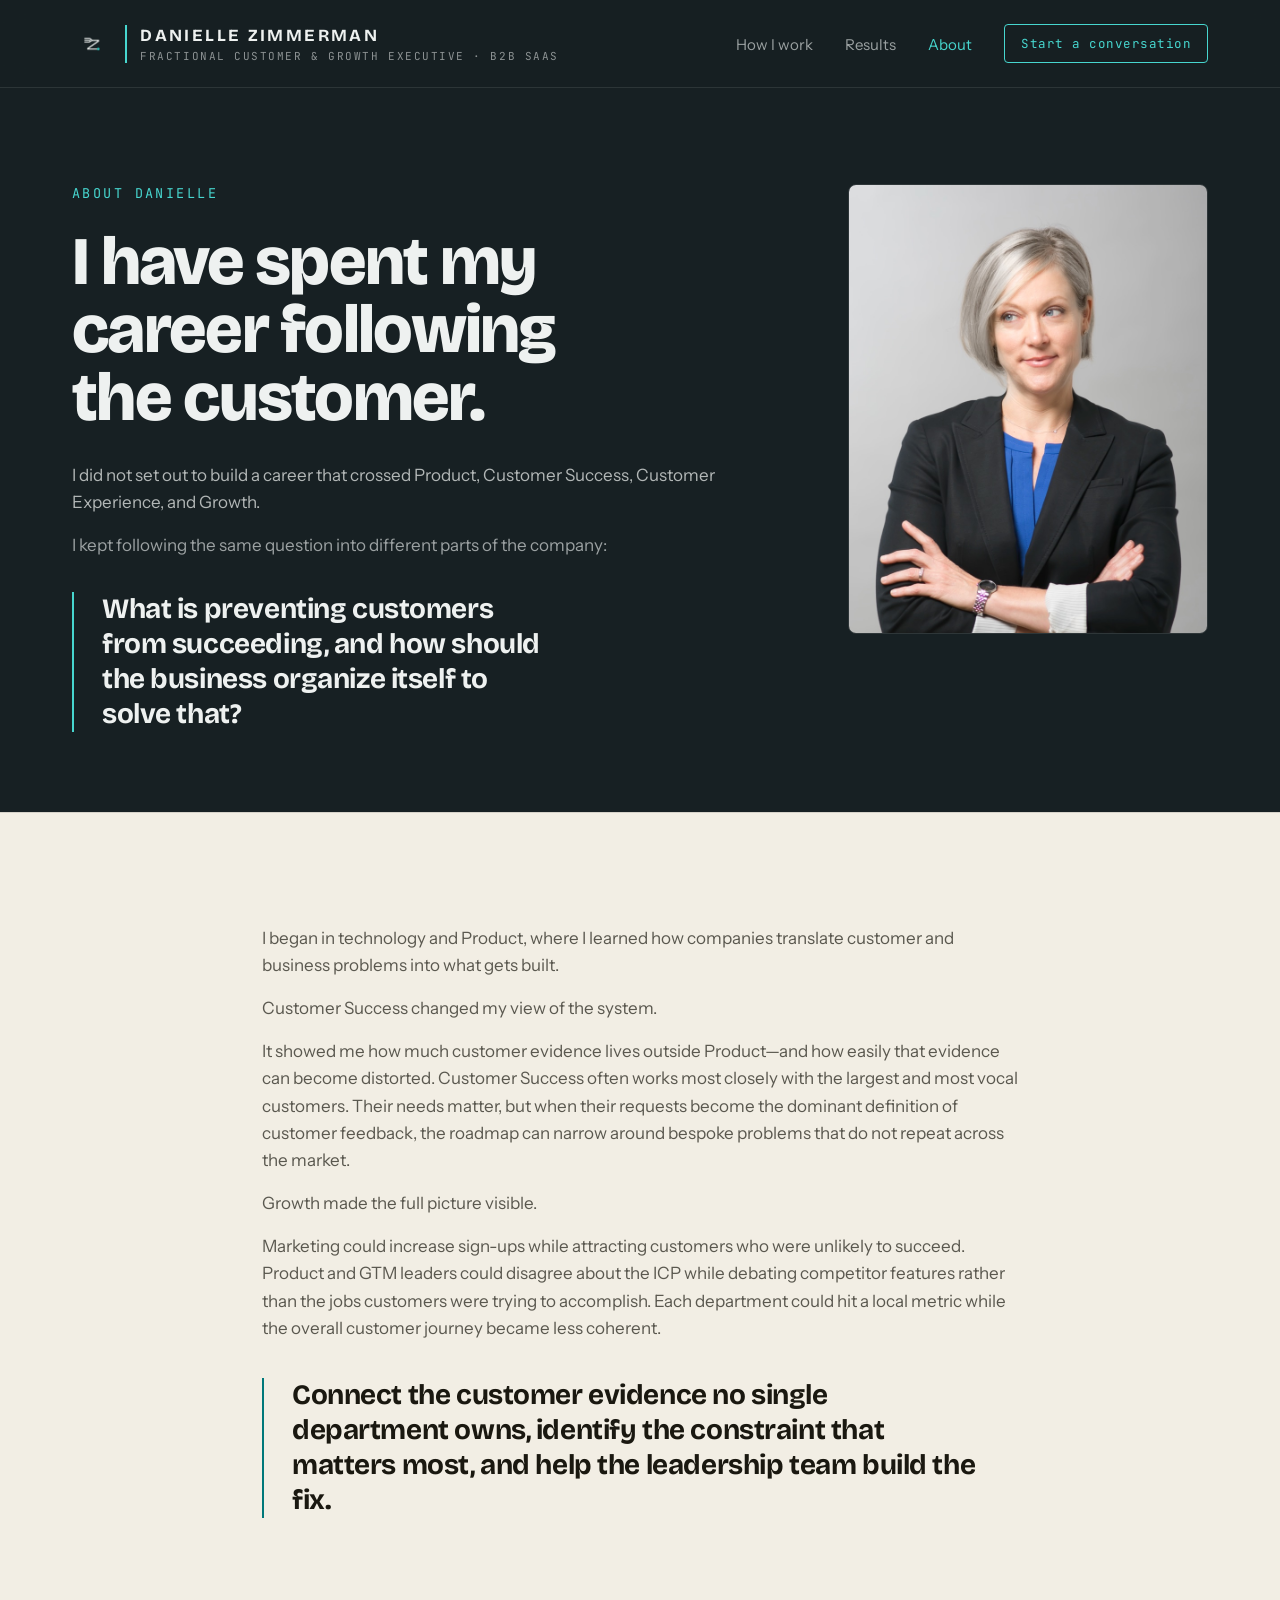
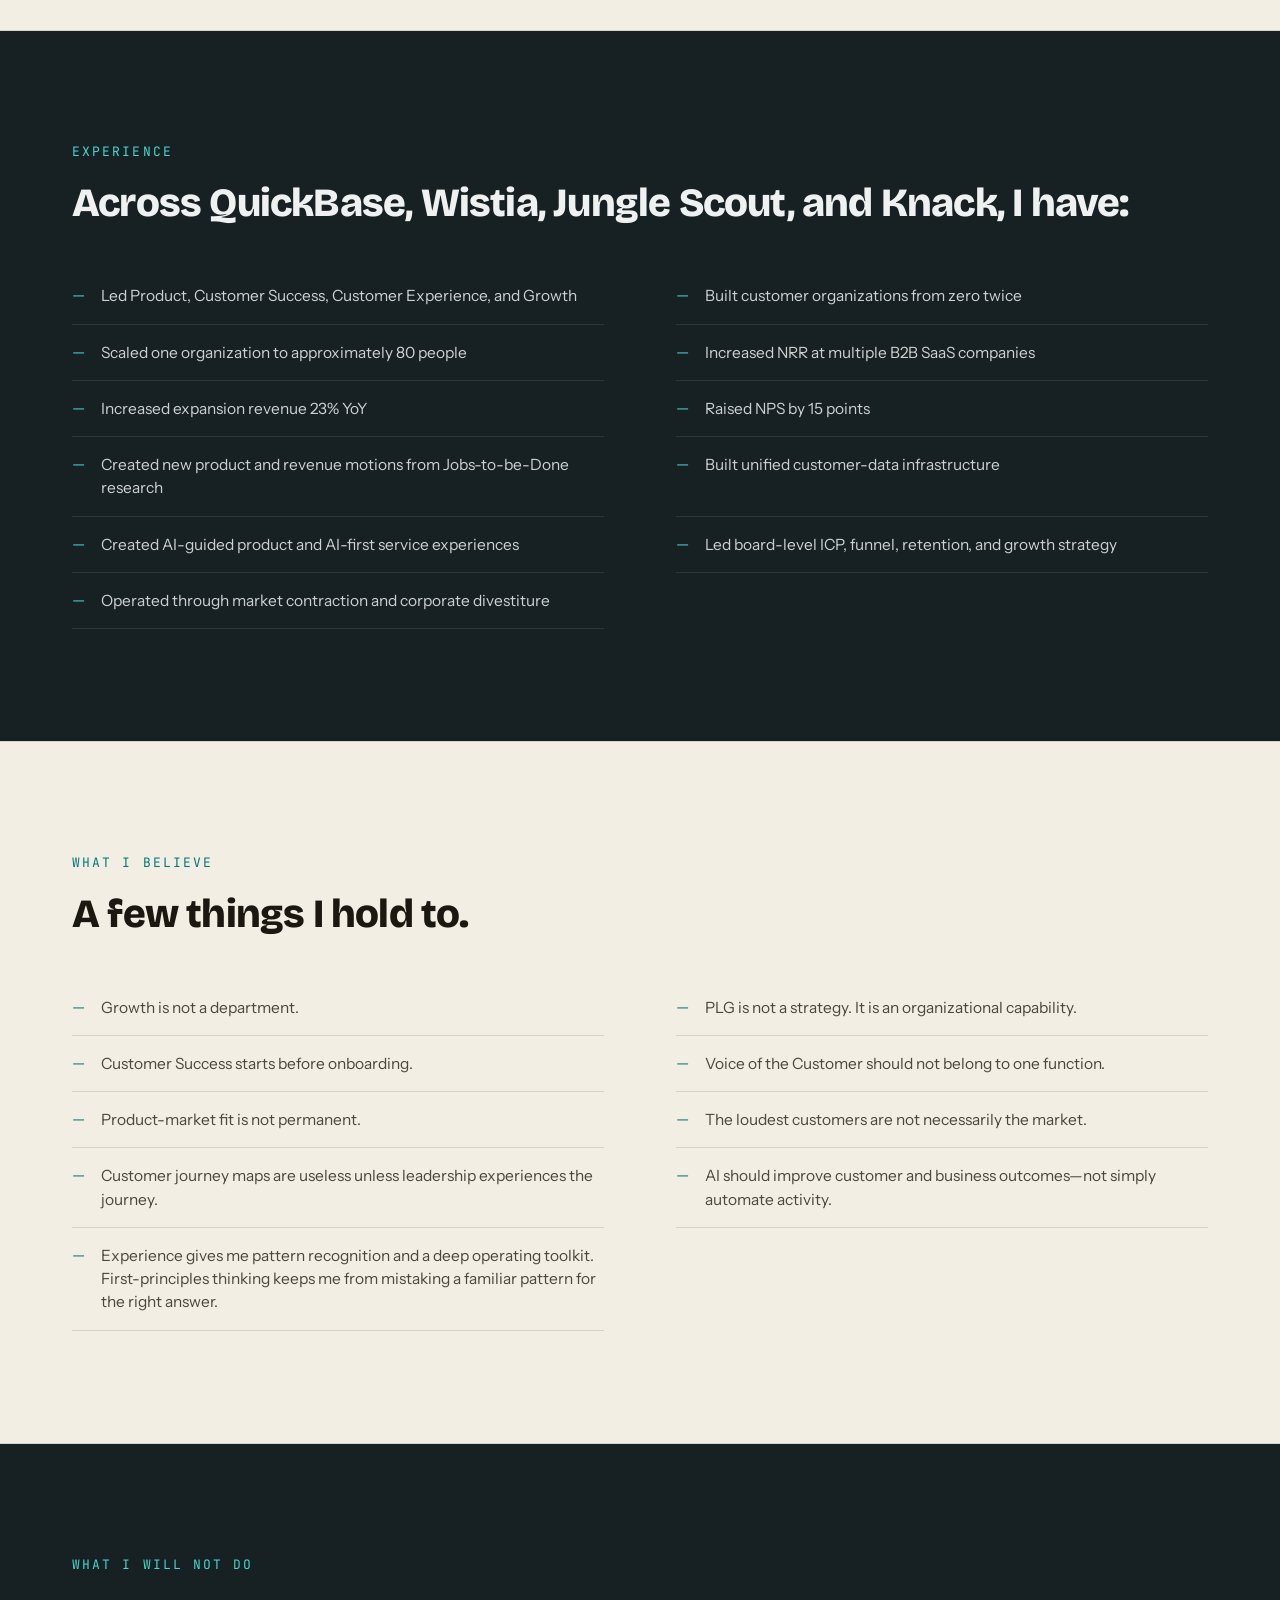
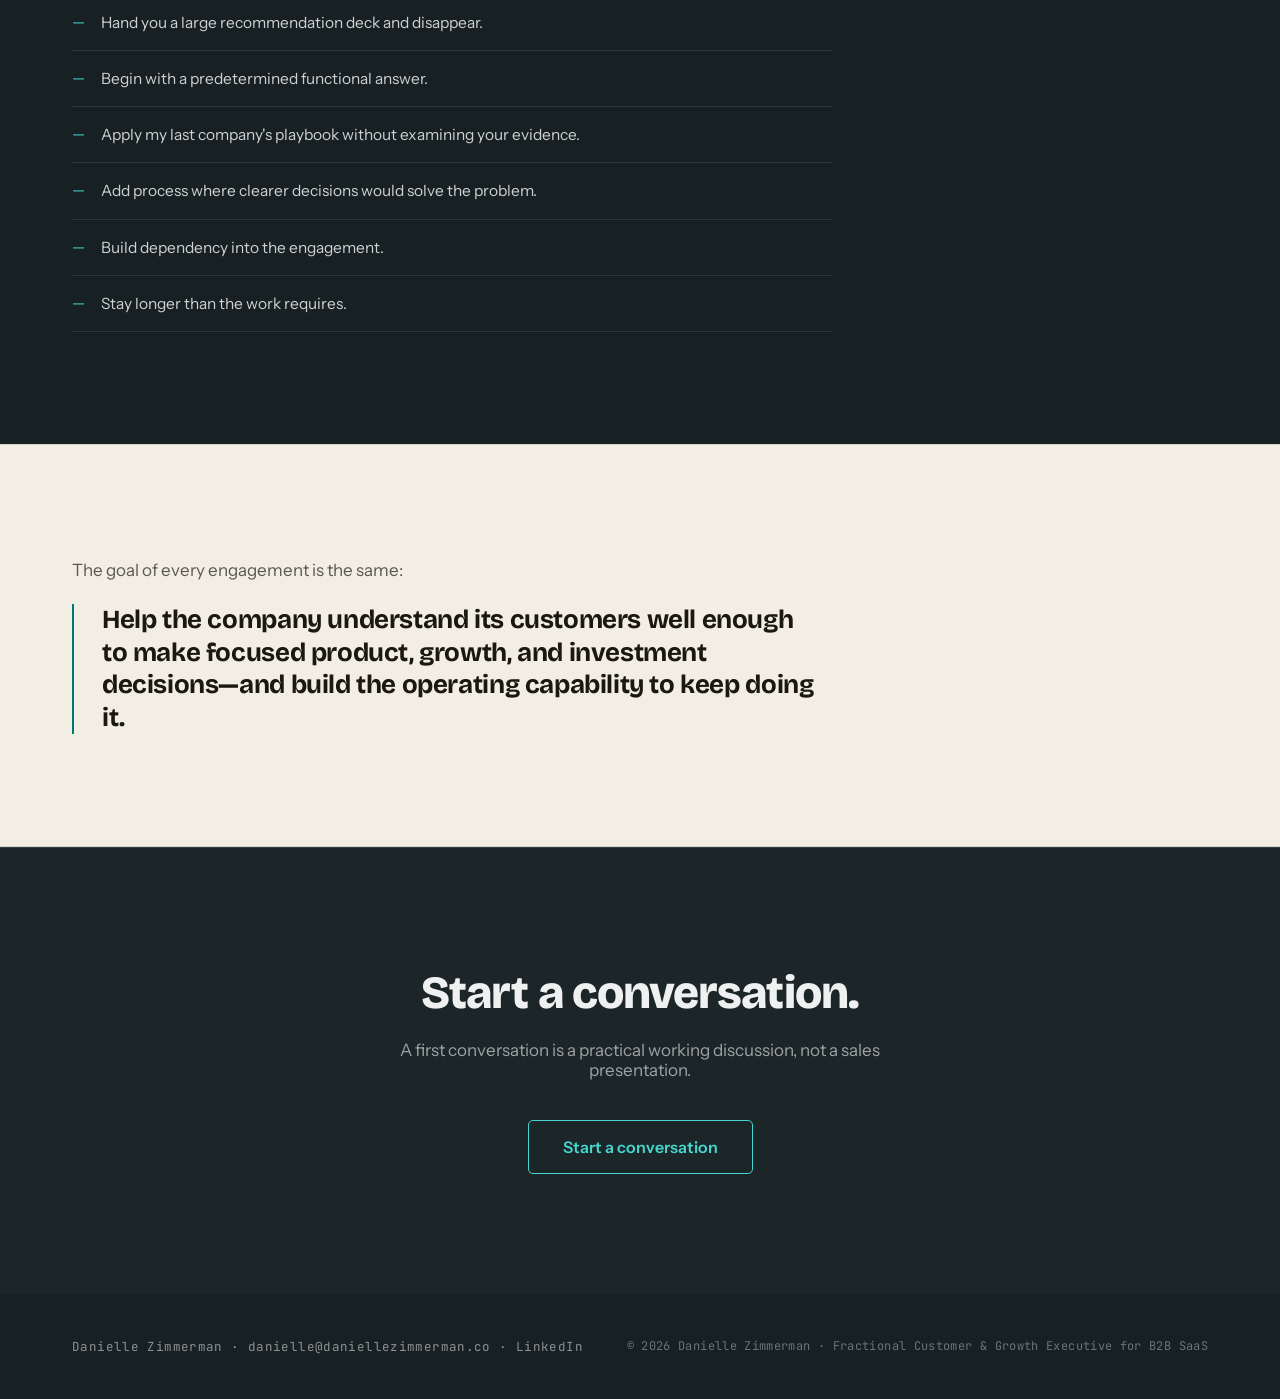
==== commit c7e38630: "Nav: add light Z mark and teal rule before the name across all pages Co-Authored-By: Claude Opus 4.8" ====
--- a/about.html
+++ b/about.html
@@ -15,7 +15,7 @@
   <link rel="preconnect" href="https://fonts.googleapis.com">
   <link rel="preconnect" href="https://fonts.gstatic.com" crossorigin>
   <link href="https://fonts.googleapis.com/css2?family=Bricolage+Grotesque:opsz,wght@12..96,400..800&family=Instrument+Sans:ital,wght@0,400;0,500;0,600;1,400&family=JetBrains+Mono:ital,wght@0,400;0,500;1,500&display=swap" rel="stylesheet">
-  <link rel="stylesheet" href="assets/css/styles.css?v=13">
+  <link rel="stylesheet" href="assets/css/styles.css?v=15">
   <script type="application/ld+json">
   {
     "@context": "https://schema.org",
@@ -34,8 +34,11 @@
 
 <nav class="nav" aria-label="Primary">
   <a class="nav__brand" href="index.html" aria-label="Danielle Zimmerman, Fractional Customer &amp; Growth Executive for B2B SaaS, home">
-    <span class="nav__name">DANIELLE ZIMMERMAN</span>
-    <span class="nav__desc">FRACTIONAL CUSTOMER &amp; GROWTH EXECUTIVE · B2B SAAS</span>
+    <img class="nav__mark" src="assets/brand/zimmerman-mark-light-nav.png" alt="" aria-hidden="true" width="40" height="34">
+    <span class="nav__text">
+      <span class="nav__name">DANIELLE ZIMMERMAN</span>
+      <span class="nav__desc">FRACTIONAL CUSTOMER &amp; GROWTH EXECUTIVE · B2B SAAS</span>
+    </span>
   </a>
   <ul class="nav__links">
     <li><a class="nav__link" href="how-i-work.html">How I work</a></li>
--- a/assets/css/styles.css
+++ b/assets/css/styles.css
@@ -97,8 +97,10 @@
   -webkit-backdrop-filter: blur(12px); backdrop-filter: blur(12px);
   border-bottom: 1px solid var(--hairline);
 }
-.nav__brand { display: flex; flex-direction: column; gap: 3px; color: var(--ink); }
+.nav__brand { display: flex; align-items: center; gap: 13px; color: var(--ink); }
 .nav__brand:hover { color: var(--ink); }
+.nav__mark { flex: none; display: block; height: 34px; width: auto; }
+.nav__text { display: flex; flex-direction: column; gap: 3px; padding-left: 13px; border-left: 2px solid var(--accent); }
 .nav__name { font-family: var(--font-display); font-weight: 700; font-size: 17px; letter-spacing: 0.14em; }
 .nav__desc { font-family: var(--font-mono); font-size: 11px; letter-spacing: 0.14em; color: var(--ink-55); }
 .nav__links { display: flex; align-items: center; gap: 32px; list-style: none; margin: 0; padding: 0; }
@@ -247,6 +249,8 @@
 .band--light .step-card__label { color: var(--accent-deep); }
 .step-card__body { font-size: 15px; line-height: 1.55; color: var(--ink-72); margin: 0; }
 .band--light .step-card__body { color: var(--ink-dark-72); }
+.step-card__note { font-size: 13.5px; font-style: italic; line-height: 1.45; color: var(--ink-62); margin: 14px 0 0; }
+.band--light .step-card__note { color: var(--accent-deep); }
 .method__intro { font-size: 17px; line-height: 1.6; margin: 0 0 56px; max-width: 70ch; }
 .band--light .method__intro { color: var(--ink-dark-70); }
 .method__foot { font-size: 15px; margin: 44px 0 0; }
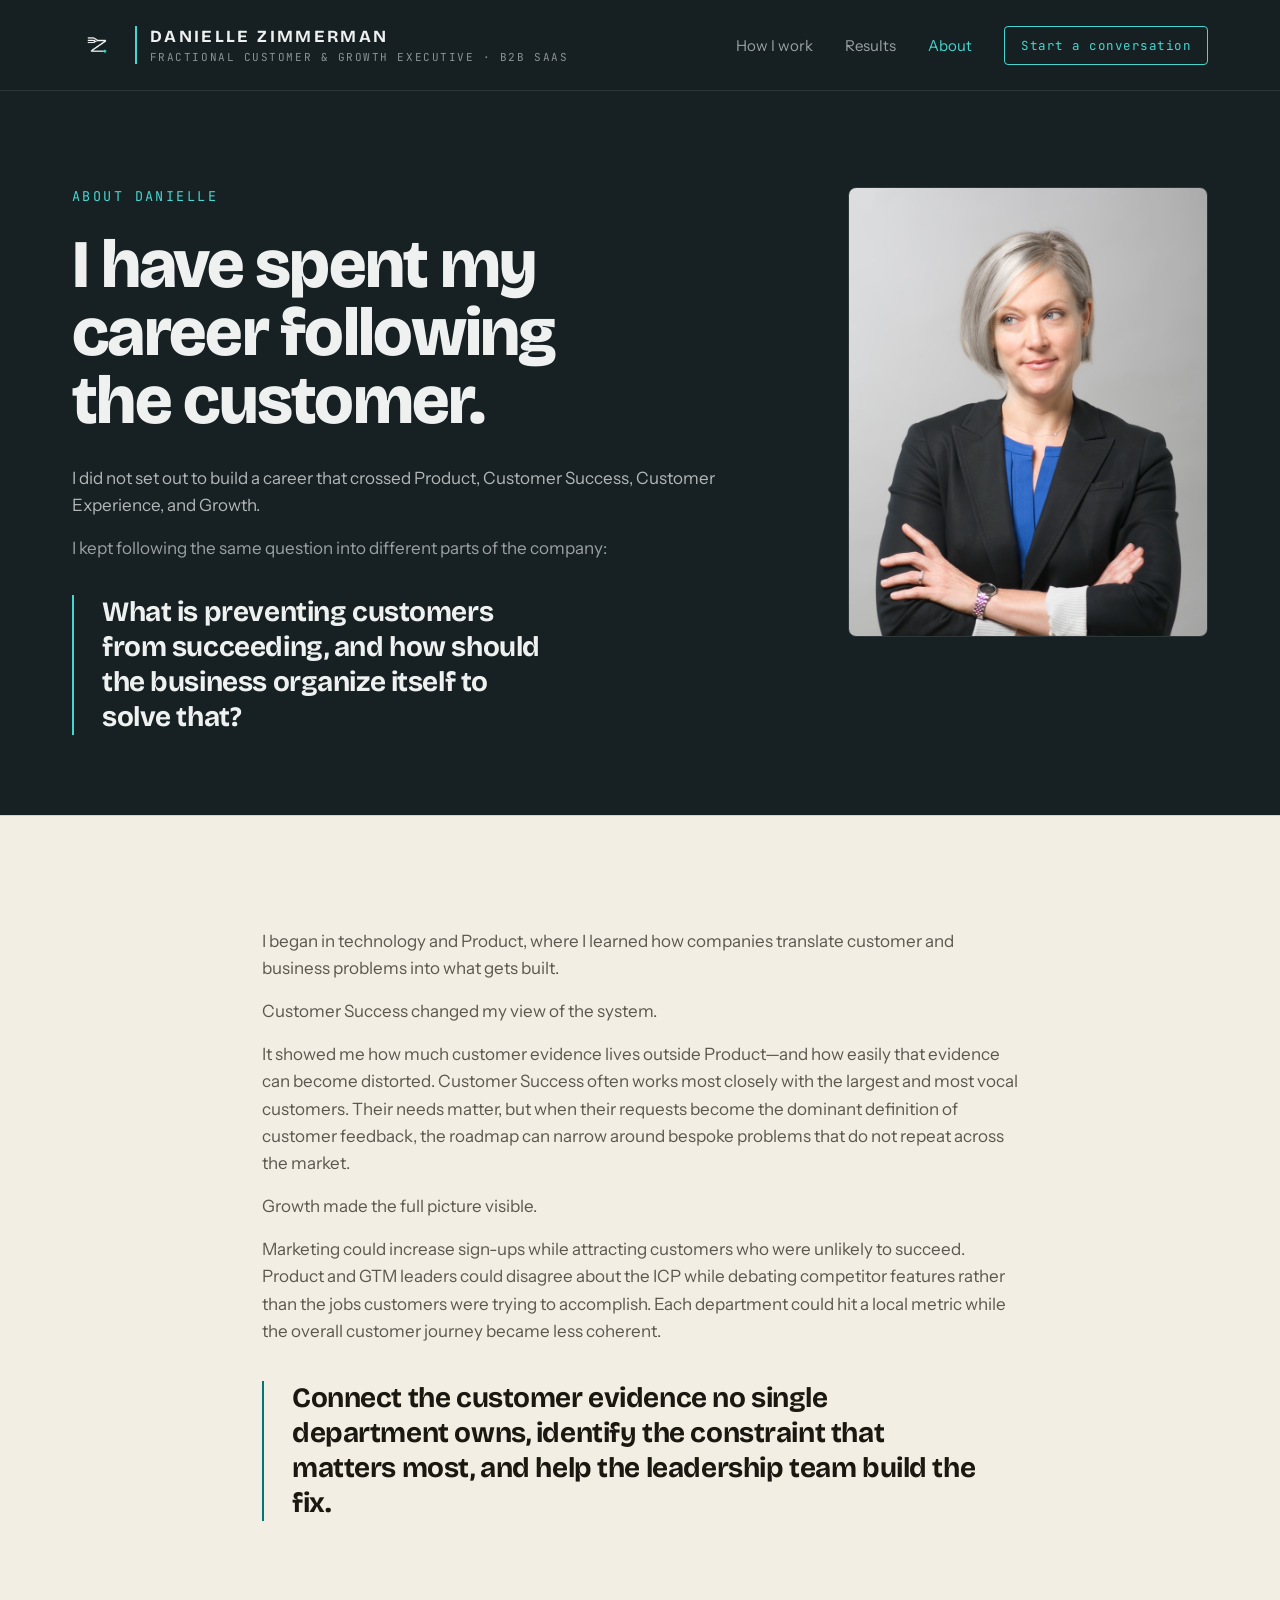
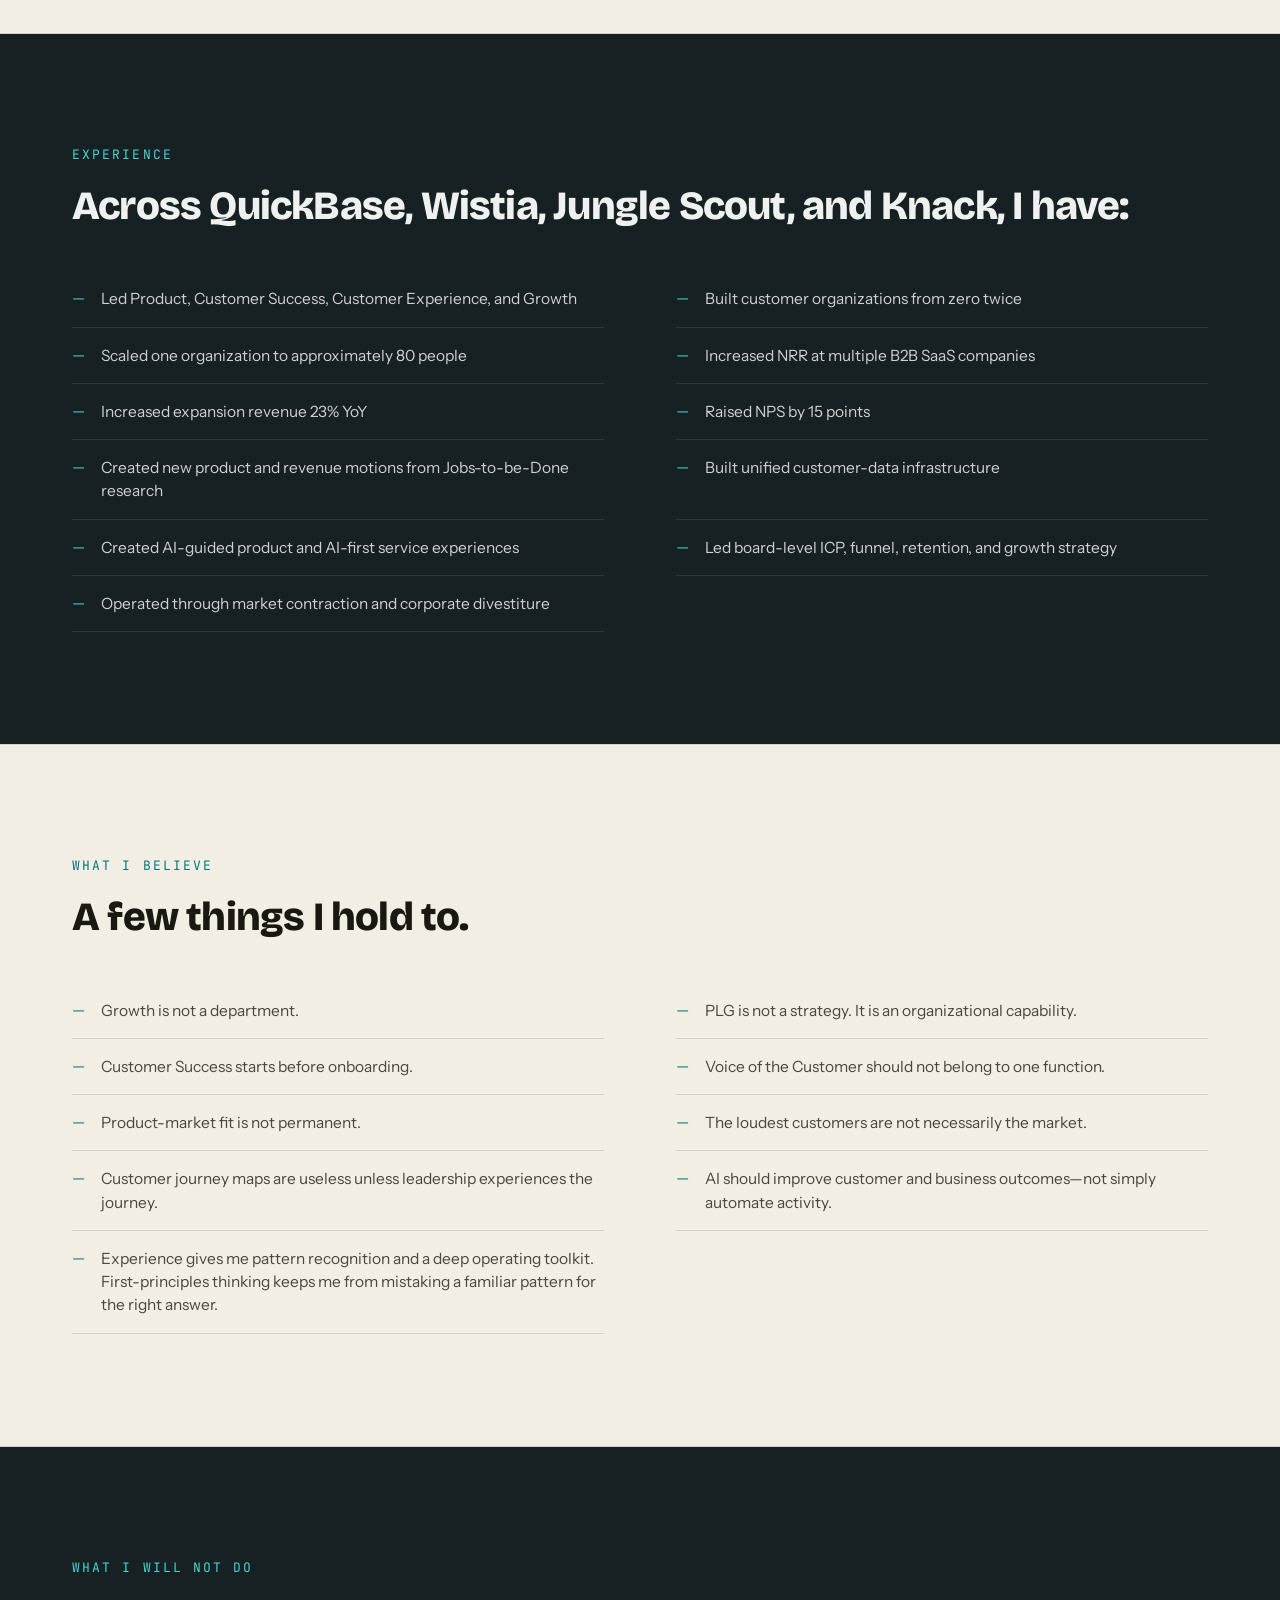
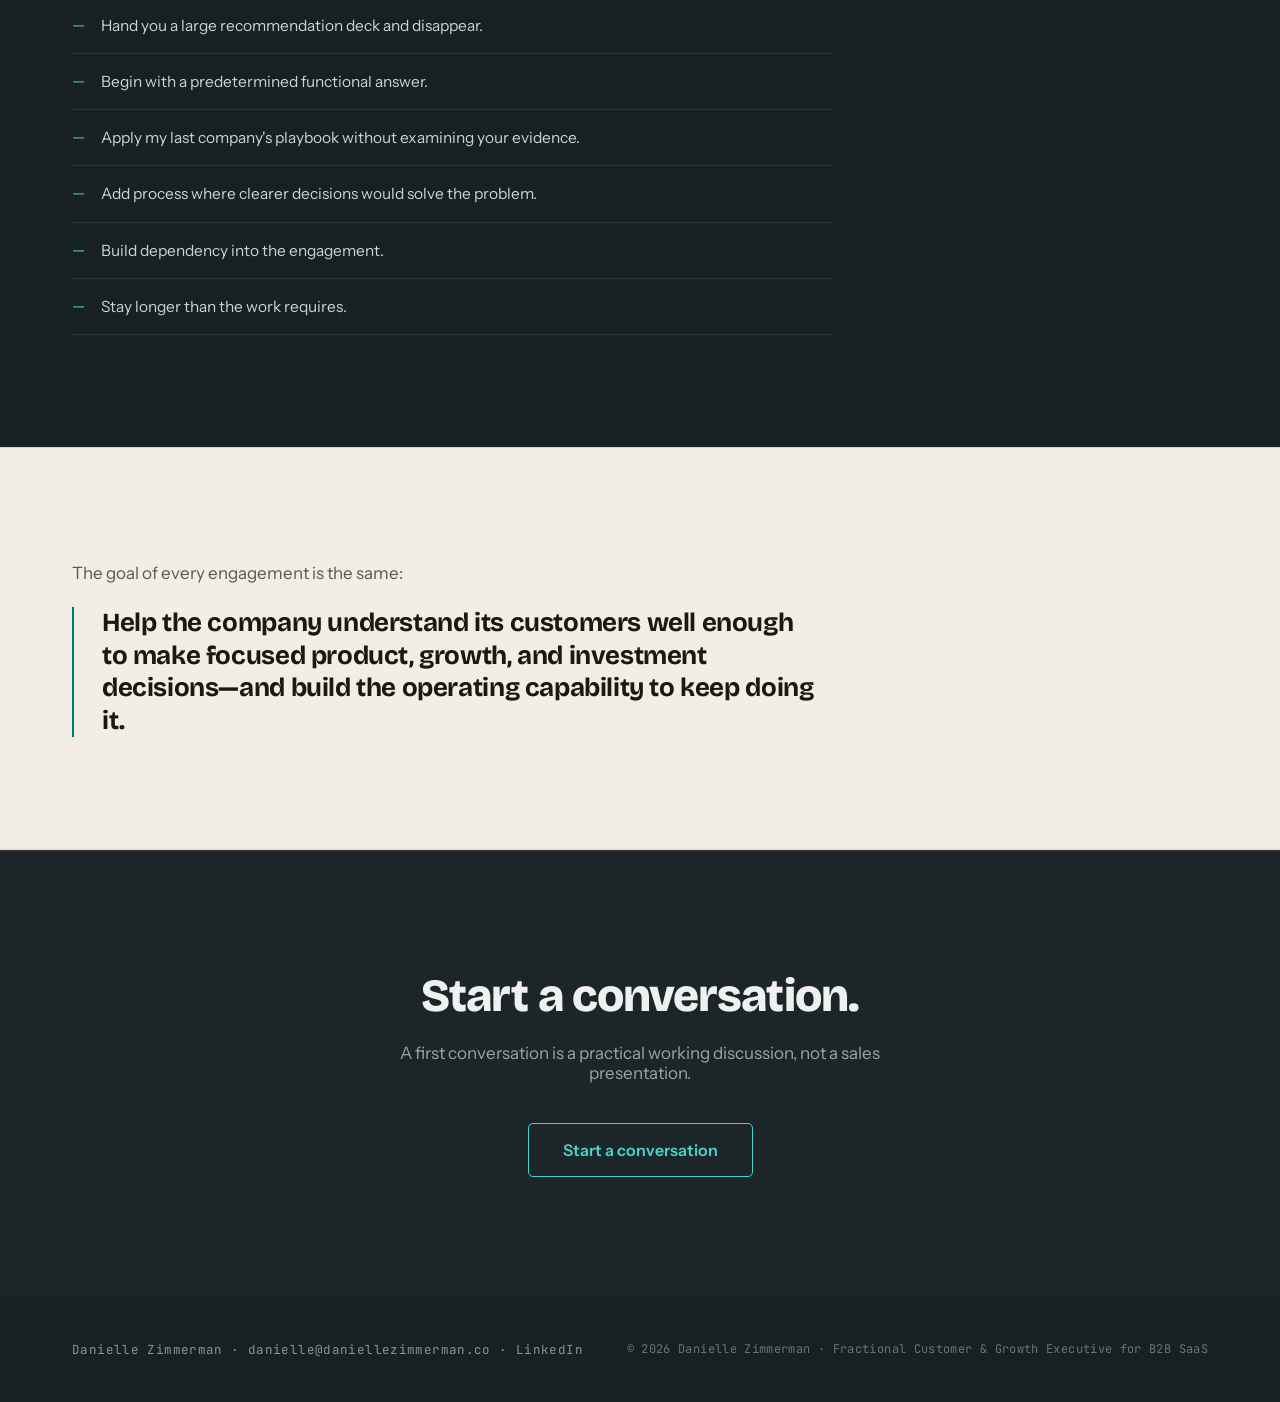
==== commit f09a9da0: "Nav: enlarge Z mark to 42px Co-Authored-By: Claude Opus 4.8 <noreply@anthropic.com>" ====
--- a/about.html
+++ b/about.html
@@ -15,7 +15,7 @@
   <link rel="preconnect" href="https://fonts.googleapis.com">
   <link rel="preconnect" href="https://fonts.gstatic.com" crossorigin>
   <link href="https://fonts.googleapis.com/css2?family=Bricolage+Grotesque:opsz,wght@12..96,400..800&family=Instrument+Sans:ital,wght@0,400;0,500;0,600;1,400&family=JetBrains+Mono:ital,wght@0,400;0,500;1,500&display=swap" rel="stylesheet">
-  <link rel="stylesheet" href="assets/css/styles.css?v=15">
+  <link rel="stylesheet" href="assets/css/styles.css?v=16">
   <script type="application/ld+json">
   {
     "@context": "https://schema.org",
--- a/assets/css/styles.css
+++ b/assets/css/styles.css
@@ -99,7 +99,7 @@
 }
 .nav__brand { display: flex; align-items: center; gap: 13px; color: var(--ink); }
 .nav__brand:hover { color: var(--ink); }
-.nav__mark { flex: none; display: block; height: 34px; width: auto; }
+.nav__mark { flex: none; display: block; height: 42px; width: auto; }
 .nav__text { display: flex; flex-direction: column; gap: 3px; padding-left: 13px; border-left: 2px solid var(--accent); }
 .nav__name { font-family: var(--font-display); font-weight: 700; font-size: 17px; letter-spacing: 0.14em; }
 .nav__desc { font-family: var(--font-mono); font-size: 11px; letter-spacing: 0.14em; color: var(--ink-55); }
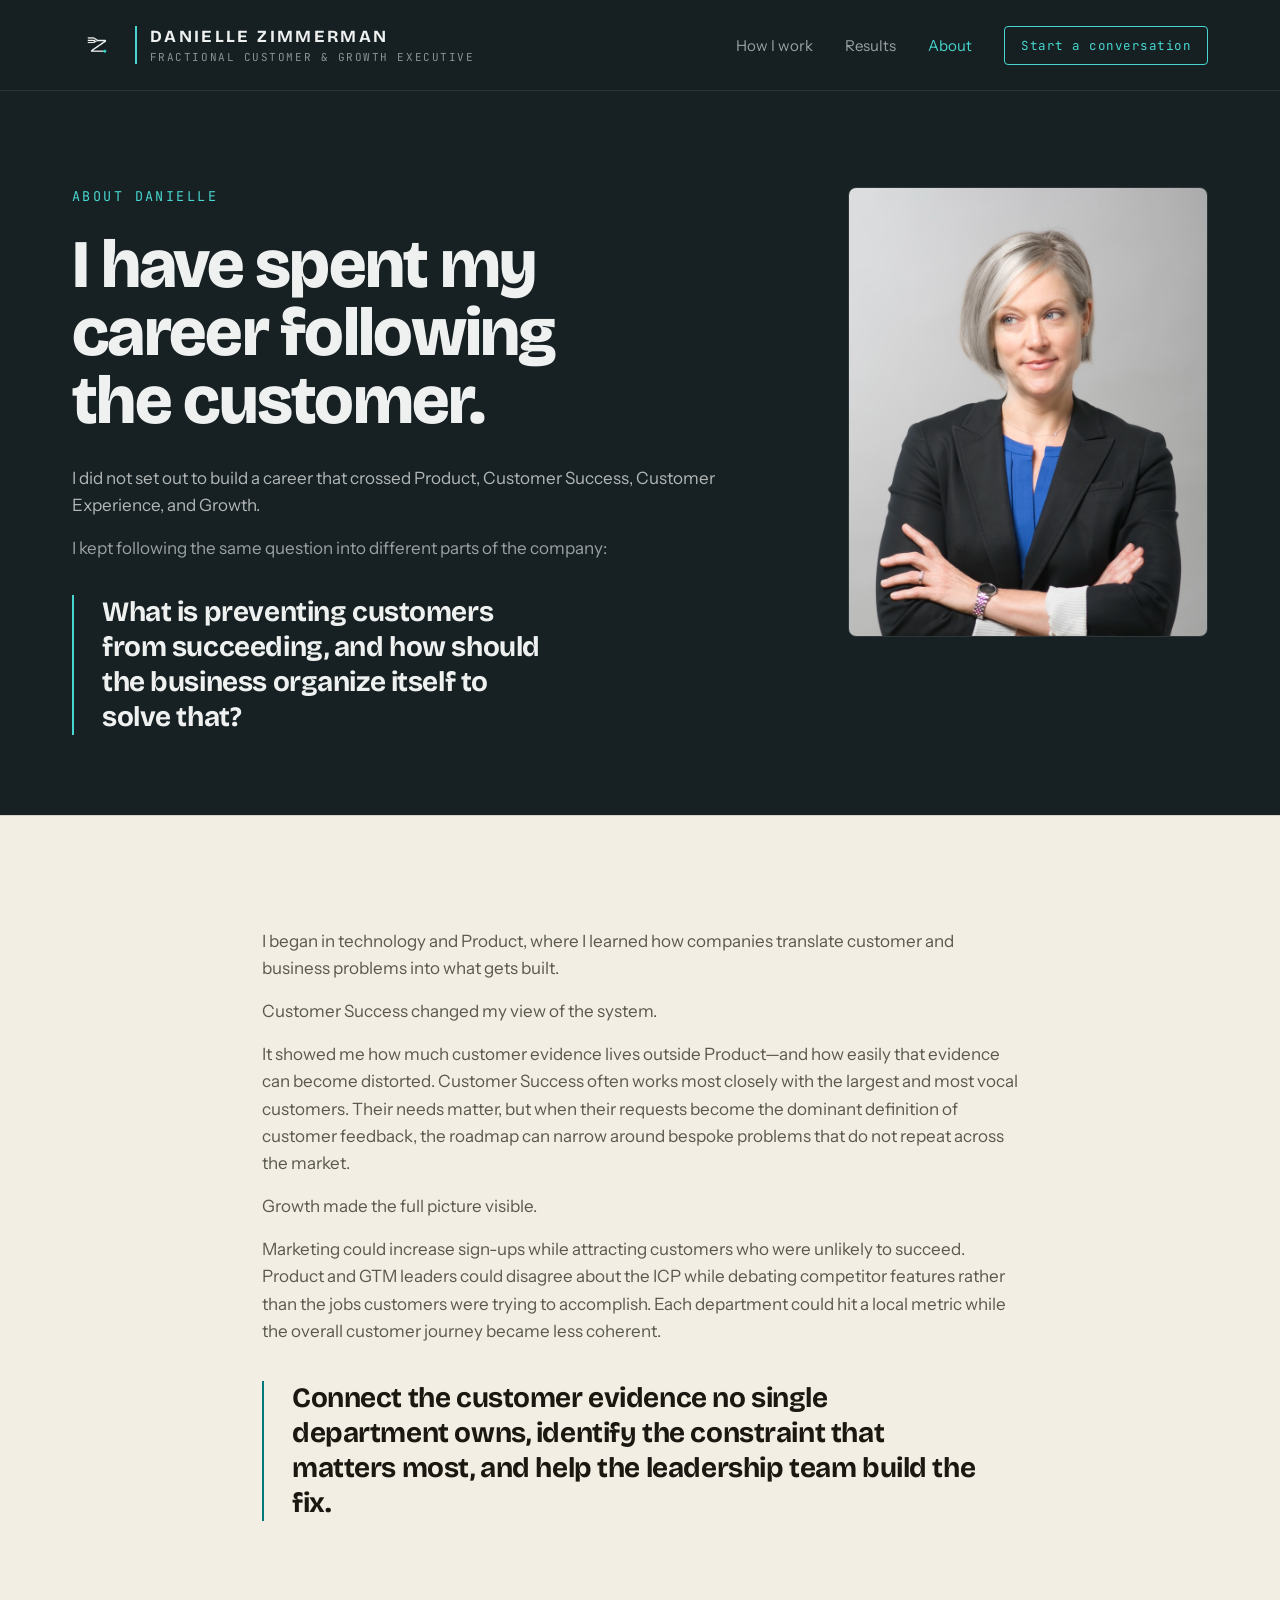
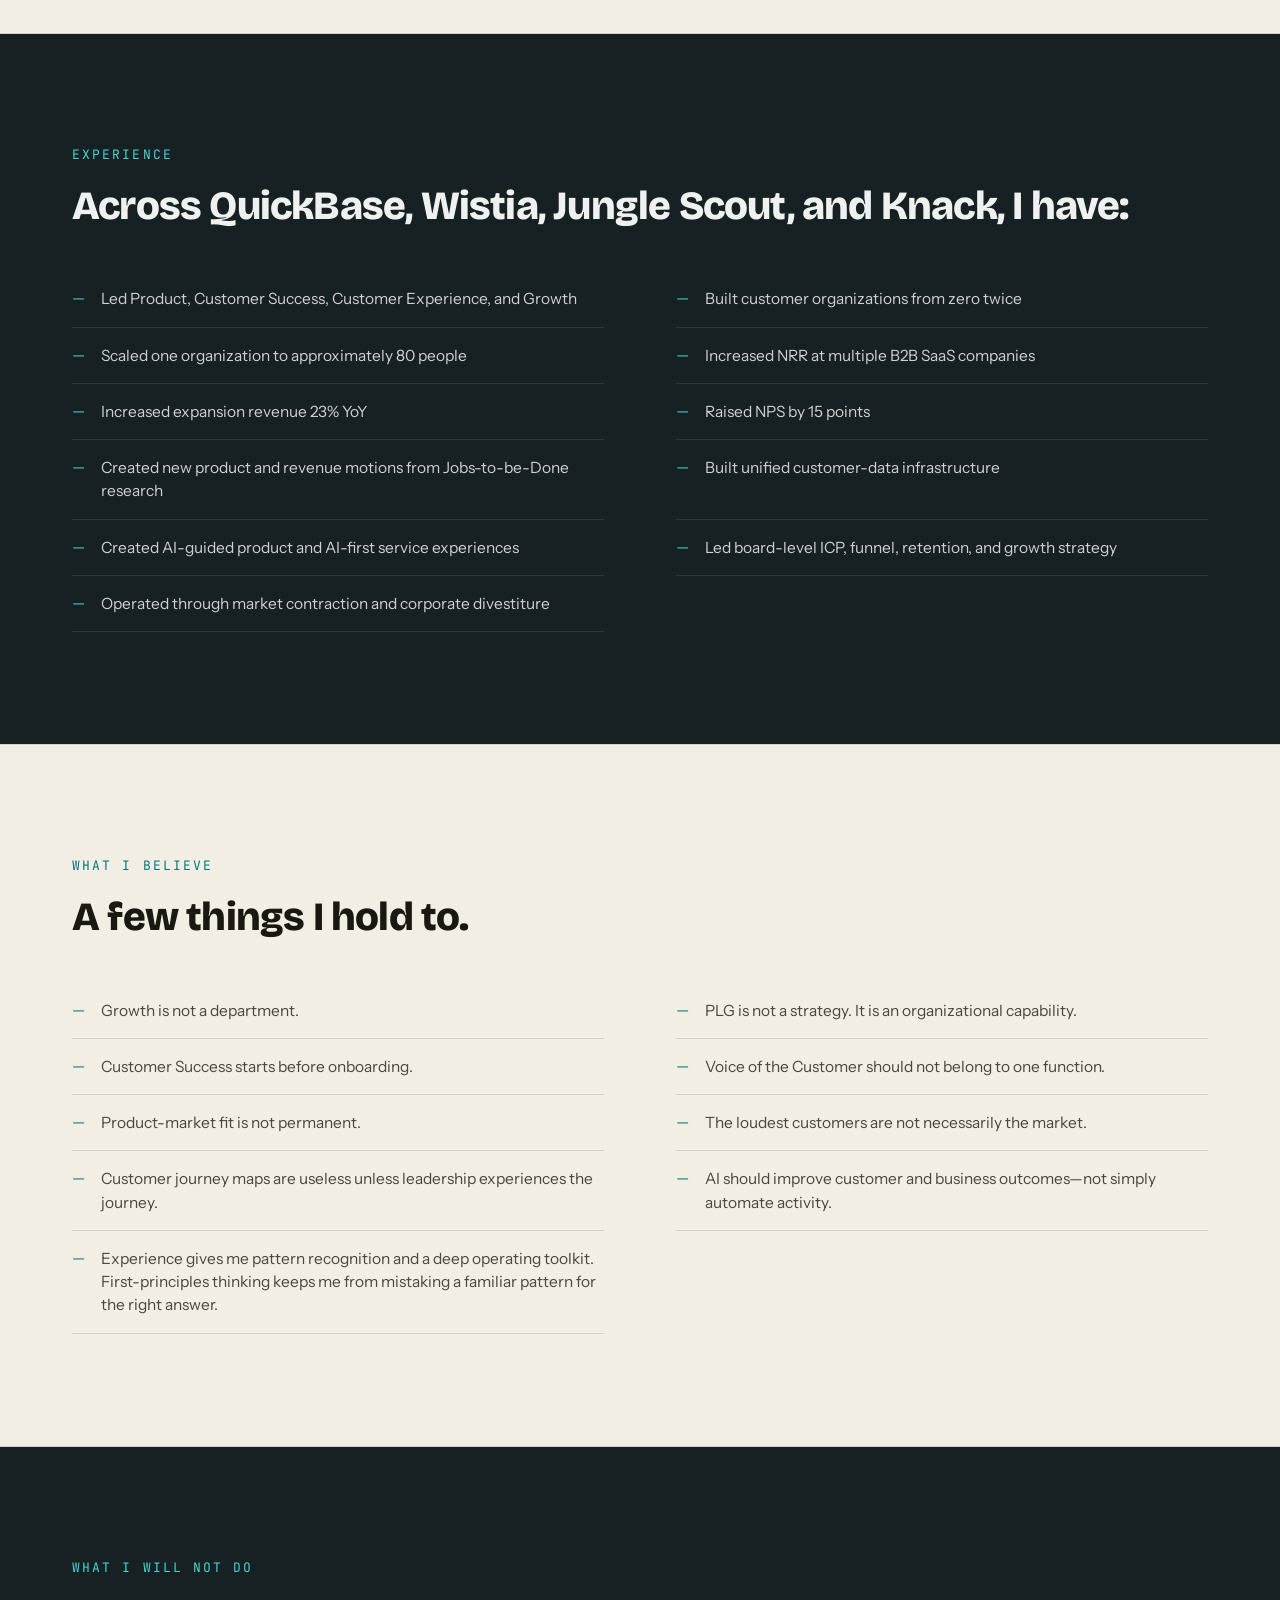
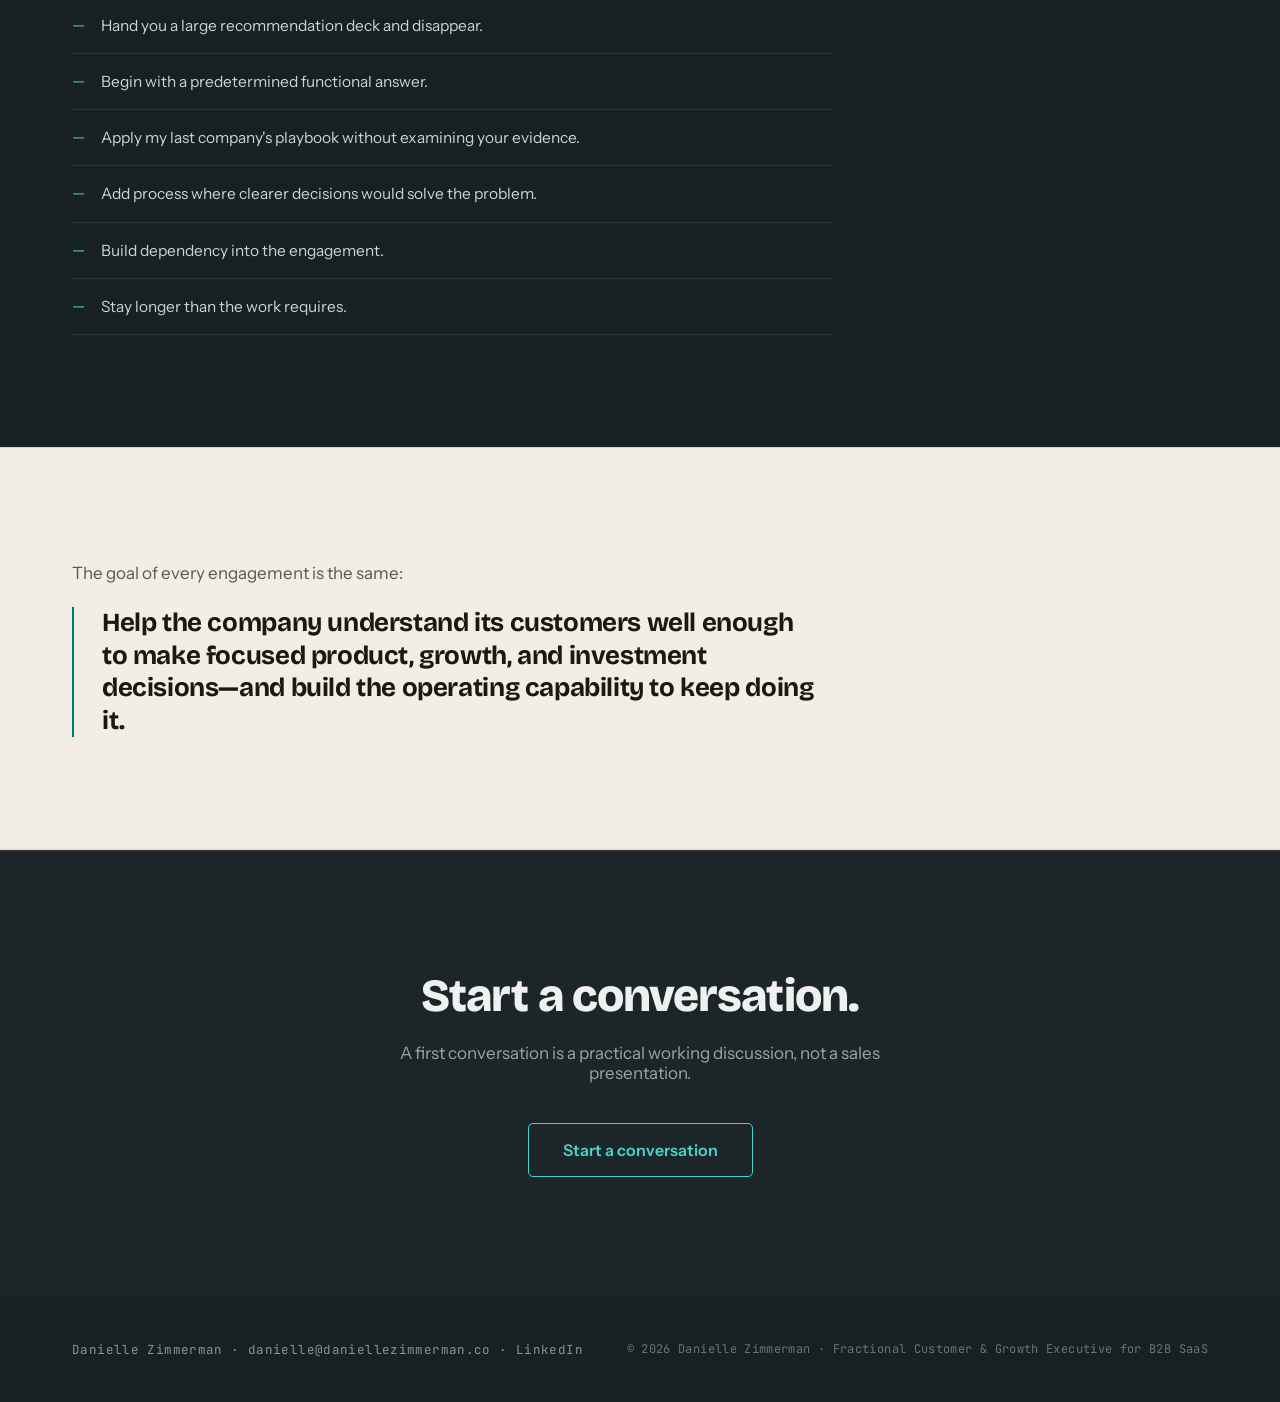
==== commit bbb946e2: "Nav: drop redundant B2B SAAS from the subtitle Co-Authored-By: Claude Opus 4.8 <noreply@anthropic.co" ====
--- a/about.html
+++ b/about.html
@@ -11,11 +11,13 @@
   <meta property="og:title" content="About Danielle Zimmerman | Product-Led Growth Executive">
   <meta property="og:description" content="I have spent my career following the customer—across Product, Customer Success, Customer Experience, and Growth in B2B SaaS.">
   <meta name="twitter:card" content="summary_large_image">
-  <link rel="icon" href="assets/img/favicon.svg" type="image/svg+xml">
+  <link rel="icon" type="image/png" sizes="32x32" href="assets/img/favicon-32.png?v=2">
+  <link rel="icon" type="image/png" sizes="16x16" href="assets/img/favicon-16.png?v=2">
+  <link rel="apple-touch-icon" sizes="180x180" href="assets/img/apple-touch-icon.png?v=2">
   <link rel="preconnect" href="https://fonts.googleapis.com">
   <link rel="preconnect" href="https://fonts.gstatic.com" crossorigin>
   <link href="https://fonts.googleapis.com/css2?family=Bricolage+Grotesque:opsz,wght@12..96,400..800&family=Instrument+Sans:ital,wght@0,400;0,500;0,600;1,400&family=JetBrains+Mono:ital,wght@0,400;0,500;1,500&display=swap" rel="stylesheet">
-  <link rel="stylesheet" href="assets/css/styles.css?v=16">
+  <link rel="stylesheet" href="assets/css/styles.css?v=17">
   <script type="application/ld+json">
   {
     "@context": "https://schema.org",
@@ -37,7 +39,7 @@
     <img class="nav__mark" src="assets/brand/zimmerman-mark-light-nav.png" alt="" aria-hidden="true" width="40" height="34">
     <span class="nav__text">
       <span class="nav__name">DANIELLE ZIMMERMAN</span>
-      <span class="nav__desc">FRACTIONAL CUSTOMER &amp; GROWTH EXECUTIVE · B2B SAAS</span>
+      <span class="nav__desc">FRACTIONAL CUSTOMER &amp; GROWTH EXECUTIVE</span>
     </span>
   </a>
   <ul class="nav__links">
--- a/assets/css/styles.css
+++ b/assets/css/styles.css
@@ -203,6 +203,8 @@
 .proof { display: grid; grid-template-columns: repeat(4, 1fr); border-top: 1px solid var(--hairline); border-bottom: 1px solid var(--hairline); }
 .proof__cell { padding: 32px 40px; border-right: 1px solid var(--hairline); }
 .proof__cell:last-child { border-right: none; }
+.proof__viz { display: block; height: 34px; margin-bottom: 16px; }
+.proof__viz svg { height: 34px; width: auto; overflow: visible; }
 .proof__num { font-family: var(--font-display); font-weight: 700; font-size: 42px; letter-spacing: -0.02em; color: var(--accent); line-height: 1; }
 .proof__label { font-family: var(--font-mono); font-size: 12px; letter-spacing: 0.03em; color: var(--ink-62); margin-top: 12px; line-height: 1.35; }
 
@@ -243,8 +245,12 @@
    Method — StepCards
    ========================================================================= */
 .steps { display: grid; grid-template-columns: repeat(4, 1fr); gap: 28px; }
-.step-card { border-top: 2px solid var(--accent); padding-top: 22px; }
-.band--light .step-card { border-top-color: var(--accent-deep); }
+.step-card { position: relative; padding-top: 34px; }
+.step-card::before { content: ""; position: absolute; top: 6px; left: 7px; width: calc(100% + 28px); height: 2px; background: var(--accent); opacity: 0.32; }
+.step-card:last-child::before { display: none; }
+.step-card::after { content: ""; position: absolute; top: 0; left: 0; width: 14px; height: 14px; border-radius: 50%; background: var(--accent); box-shadow: 0 0 0 5px var(--bg); }
+.band--light .step-card::before { background: var(--accent-deep); }
+.band--light .step-card::after { background: var(--accent-deep); box-shadow: 0 0 0 5px var(--bg-light); }
 .step-card__label { font-family: var(--font-mono); font-size: 12px; letter-spacing: 0.06em; color: var(--accent); margin-bottom: 14px; }
 .band--light .step-card__label { color: var(--accent-deep); }
 .step-card__body { font-size: 15px; line-height: 1.55; color: var(--ink-72); margin: 0; }
@@ -301,6 +307,7 @@
 @media (max-width: 900px) {
   .two-col, .two-col--pov, .numlist, .steps, .cards-3, .cases-2 { grid-template-columns: 1fr; gap: 32px; }
   .numlist { gap: 0; }
+  .step-card::before { width: 100%; opacity: 0.24; }
   .proof { grid-template-columns: repeat(2, 1fr); }
   .proof__cell:nth-child(2) { border-right: none; }
   .proof__cell:nth-child(1), .proof__cell:nth-child(2) { border-bottom: 1px solid var(--hairline); }
